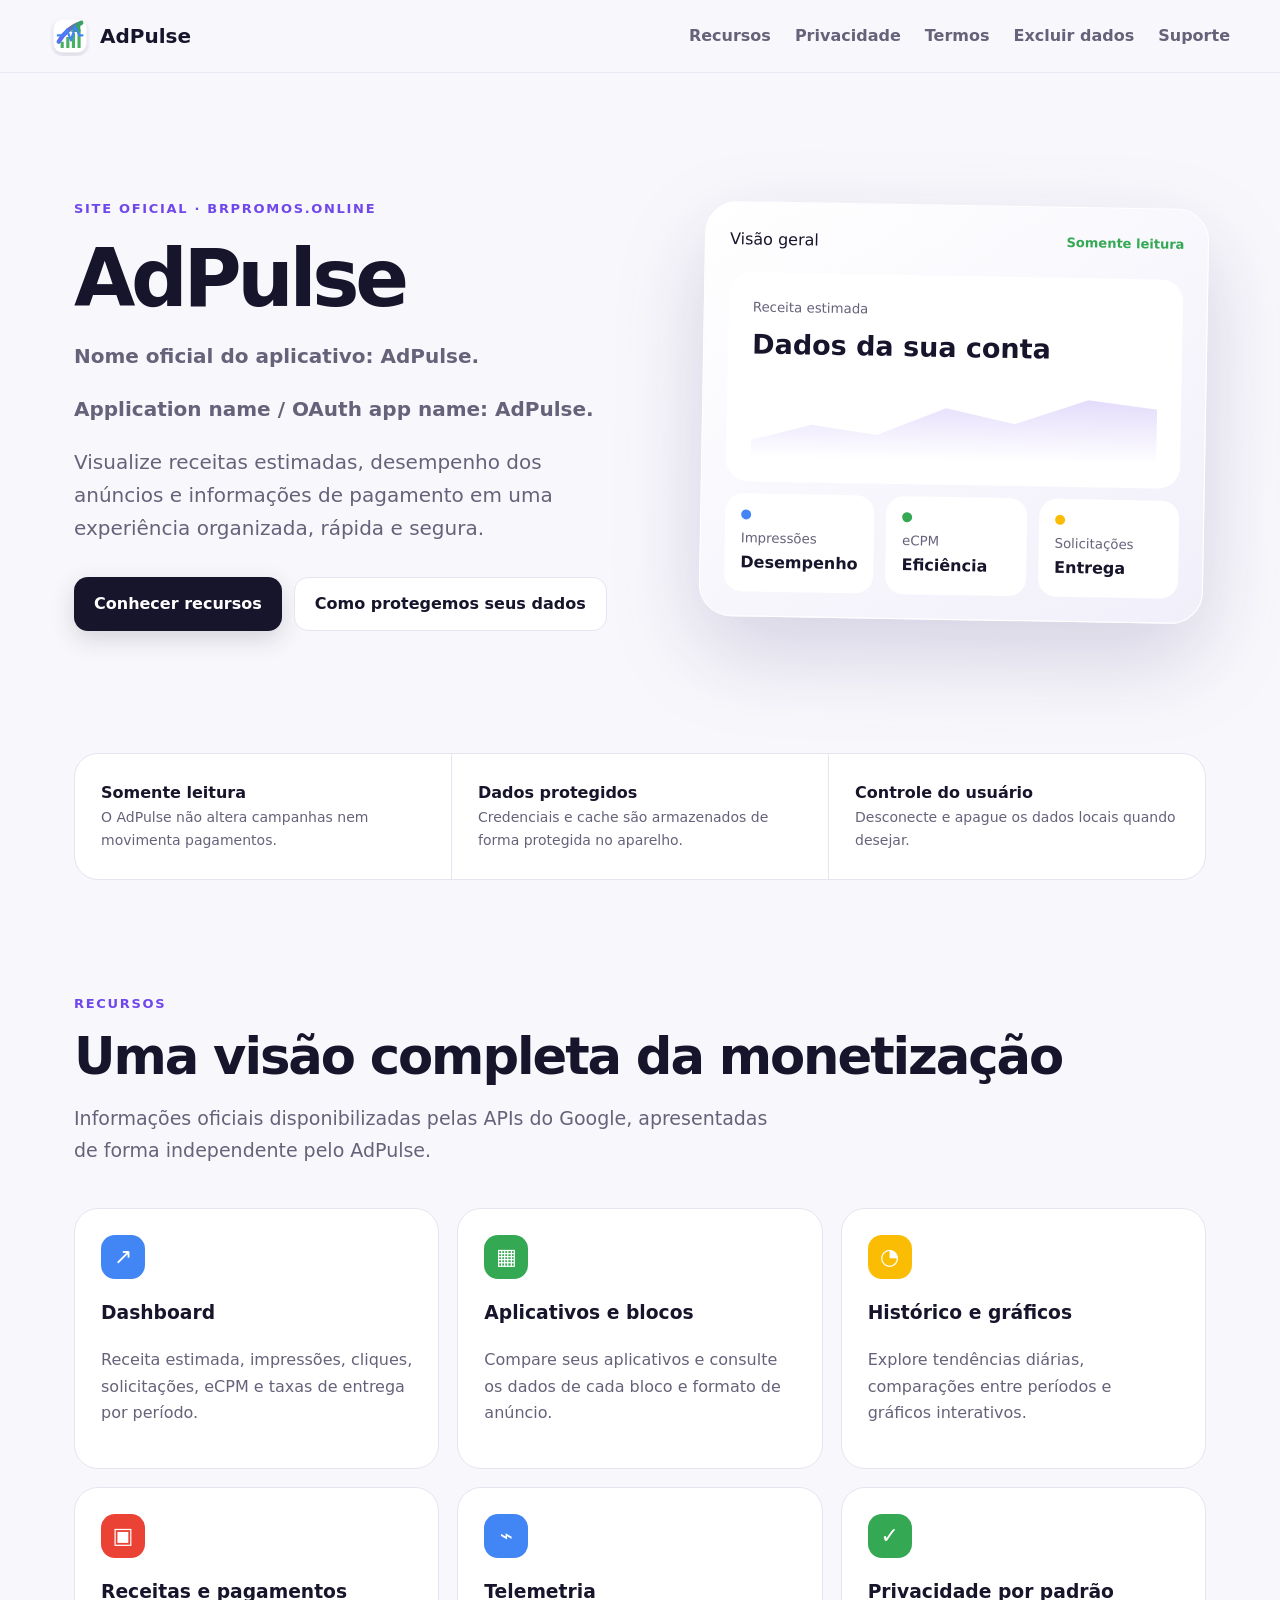
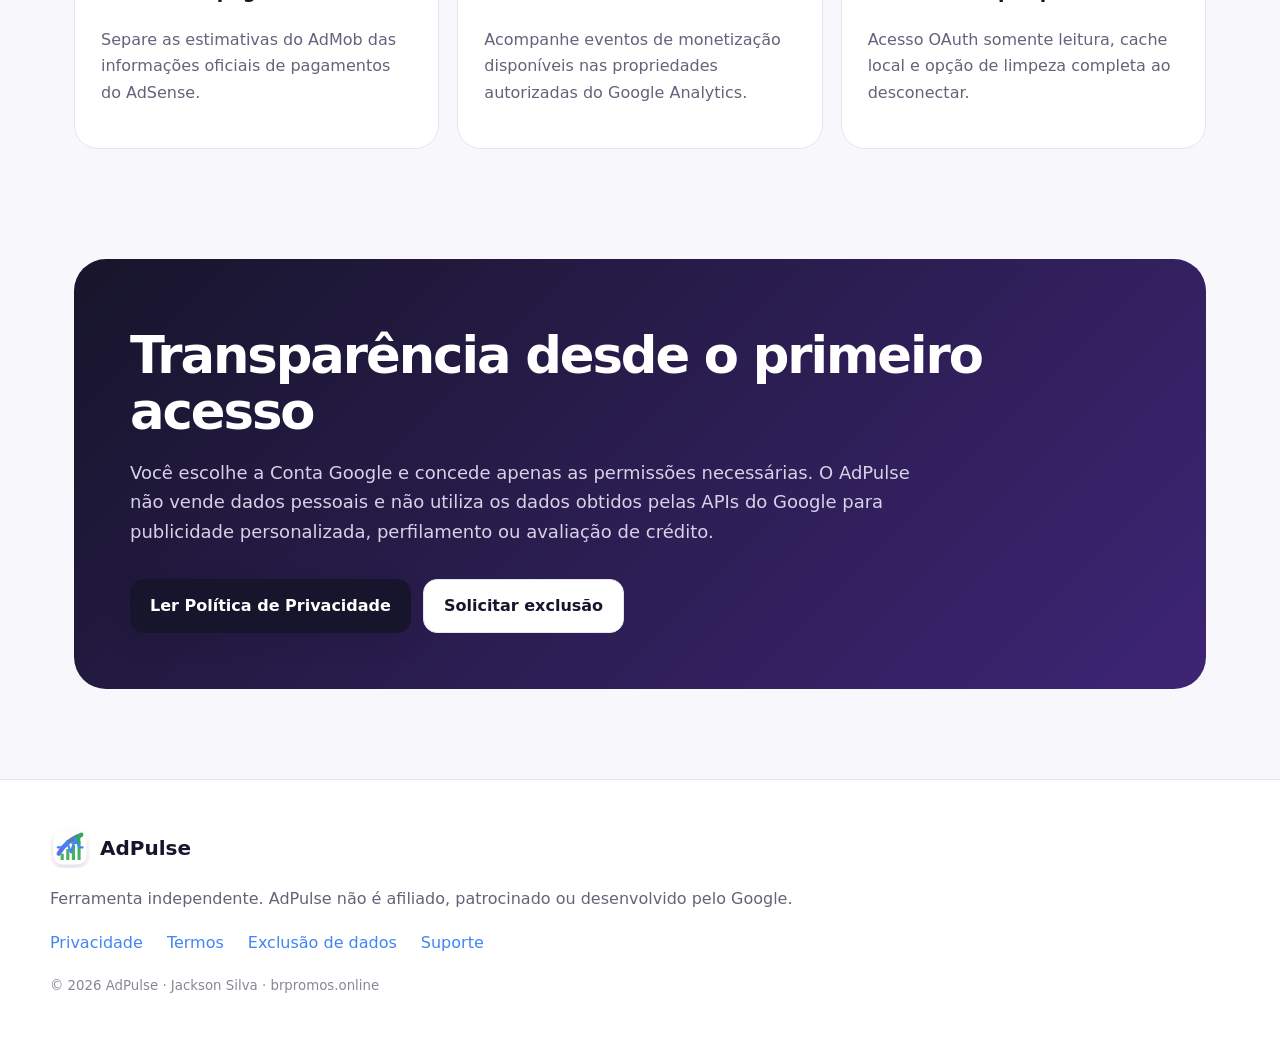
==== index.html @ cf2c90fd "Rename OAuth brand to AdPulse" ====
<!doctype html>
<html lang="pt-BR">
<head>
  <meta charset="utf-8">
  <meta name="viewport" content="width=device-width,initial-scale=1">
  <meta name="description" content="Site oficial do AdPulse, painel independente para acompanhamento de métricas do Google AdMob e pagamentos do Google AdSense.">
  <title>AdPulse</title>
  <link rel="canonical" href="https://brpromos.online/">
  <meta property="og:title" content="AdPulse">
  <meta property="og:description" content="Site oficial do AdPulse, painel independente para métricas de AdMob, AdSense e Analytics.">
  <meta property="og:url" content="https://brpromos.online/">
  <meta name="application-name" content="AdPulse">
  <meta property="og:site_name" content="AdPulse">
  <link rel="icon" href="assets/adpulse-logo.svg">
  <link rel="stylesheet" href="assets/site.css">
  <script type="application/ld+json">
  {
    "@context": "https://schema.org",
    "@type": "SoftwareApplication",
    "name": "AdPulse",
    "applicationCategory": "BusinessApplication",
    "operatingSystem": "Android",
    "url": "https://brpromos.online/",
    "description": "AdPulse é uma ferramenta independente para visualizar métricas de monetização do Google AdMob e pagamentos do Google AdSense."
  }
  </script>
</head>
<body>
  <header class="nav"><a class="brand" href="index.html"><img src="assets/adpulse-logo.svg" alt="Logotipo do AdPulse"><span>AdPulse</span></a><nav><a href="#recursos">Recursos</a><a href="privacy.html">Privacidade</a><a href="terms.html">Termos</a><a href="deletion.html">Excluir dados</a><a href="support.html">Suporte</a></nav></header>
  <main>
    <section class="hero"><div><span class="eyebrow">SITE OFICIAL · BRPROMOS.ONLINE</span><h1>AdPulse</h1><p><strong>Nome oficial do aplicativo: AdPulse.</strong></p><p><strong>Application name / OAuth app name: AdPulse.</strong></p><p>Visualize receitas estimadas, desempenho dos anúncios e informações de pagamento em uma experiência organizada, rápida e segura.</p><div class="actions"><a class="button" href="#recursos">Conhecer recursos</a><a class="button ghost" href="privacy.html">Como protegemos seus dados</a></div></div><div class="hero-card" aria-label="Resumo visual do AdPulse"><div class="card-title"><span>Visão geral</span><b>Somente leitura</b></div><div class="metric main"><small>Receita estimada</small><strong>Dados da sua conta</strong><span class="chart"></span></div><div class="metrics"><div><i class="blue"></i><small>Impressões</small><b>Desempenho</b></div><div><i class="green"></i><small>eCPM</small><b>Eficiência</b></div><div><i class="yellow"></i><small>Solicitações</small><b>Entrega</b></div></div></div></section>
    <section class="trust"><div><b>Somente leitura</b><span>O AdPulse não altera campanhas nem movimenta pagamentos.</span></div><div><b>Dados protegidos</b><span>Credenciais e cache são armazenados de forma protegida no aparelho.</span></div><div><b>Controle do usuário</b><span>Desconecte e apague os dados locais quando desejar.</span></div></section>
    <section id="recursos" class="section"><span class="eyebrow">RECURSOS</span><h2>Uma visão completa da monetização</h2><p class="lead">Informações oficiais disponibilizadas pelas APIs do Google, apresentadas de forma independente pelo AdPulse.</p><div class="grid"><article><span class="icon blue">↗</span><h3>Dashboard</h3><p>Receita estimada, impressões, cliques, solicitações, eCPM e taxas de entrega por período.</p></article><article><span class="icon green">▦</span><h3>Aplicativos e blocos</h3><p>Compare seus aplicativos e consulte os dados de cada bloco e formato de anúncio.</p></article><article><span class="icon yellow">◔</span><h3>Histórico e gráficos</h3><p>Explore tendências diárias, comparações entre períodos e gráficos interativos.</p></article><article><span class="icon red">▣</span><h3>Receitas e pagamentos</h3><p>Separe as estimativas do AdMob das informações oficiais de pagamentos do AdSense.</p></article><article><span class="icon blue">⌁</span><h3>Telemetria</h3><p>Acompanhe eventos de monetização disponíveis nas propriedades autorizadas do Google Analytics.</p></article><article><span class="icon green">✓</span><h3>Privacidade por padrão</h3><p>Acesso OAuth somente leitura, cache local e opção de limpeza completa ao desconectar.</p></article></div></section>
    <section class="section statement"><h2>Transparência desde o primeiro acesso</h2><p>Você escolhe a Conta Google e concede apenas as permissões necessárias. O AdPulse não vende dados pessoais e não utiliza os dados obtidos pelas APIs do Google para publicidade personalizada, perfilamento ou avaliação de crédito.</p><div class="actions"><a class="button" href="privacy.html">Ler Política de Privacidade</a><a class="button ghost" href="deletion.html">Solicitar exclusão</a></div></section>
  </main>
  <footer><div class="brand"><img src="assets/adpulse-logo.svg" alt=""><span>AdPulse</span></div><p>Ferramenta independente. AdPulse não é afiliado, patrocinado ou desenvolvido pelo Google.</p><div><a href="privacy.html">Privacidade</a><a href="terms.html">Termos</a><a href="deletion.html">Exclusão de dados</a><a href="support.html">Suporte</a></div><small>© 2026 AdPulse · Jackson Silva · brpromos.online</small></footer>
</body>
</html>
---- assets/site.css ----
:root{--ink:#17152b;--muted:#66627a;--line:#e7e4ef;--surface:#fff;--bg:#f8f8fc;--blue:#4285f4;--green:#34a853;--yellow:#fbbc04;--red:#ea4335;--violet:#7047eb}*{box-sizing:border-box}html{scroll-behavior:smooth}body{margin:0;background:var(--bg);color:var(--ink);font:16px/1.65 Inter,ui-sans-serif,system-ui,-apple-system,"Segoe UI",sans-serif}a{color:var(--blue);text-decoration:none}a:hover{text-decoration:underline}.nav{position:sticky;top:0;z-index:10;display:flex;align-items:center;justify-content:space-between;gap:30px;padding:16px max(24px,calc((100vw - 1180px)/2));background:rgba(248,248,252,.88);border-bottom:1px solid rgba(231,228,239,.8);backdrop-filter:blur(18px)}.brand{display:flex;align-items:center;gap:10px;color:var(--ink);font-size:20px;font-weight:850}.brand:hover{text-decoration:none}.brand img{width:40px;height:40px;border-radius:12px}.nav nav,.nav nav a,footer div{display:flex;align-items:center;gap:24px}.nav nav a{color:var(--muted);font-weight:650}.nav nav a.active{color:var(--ink)}main{max-width:1180px;margin:auto}.hero{min-height:680px;display:grid;grid-template-columns:1.05fr .95fr;align-items:center;gap:70px;padding:80px 24px}.eyebrow{color:var(--violet);font-size:13px;font-weight:850;letter-spacing:.13em}.hero h1,.legal-head h1{font-size:clamp(46px,6.2vw,82px);line-height:1.02;letter-spacing:-.055em;margin:18px 0}.hero h1 span{background:linear-gradient(90deg,var(--blue),var(--violet),#bf34d5);background-clip:text;color:transparent}.hero p{max-width:650px;color:var(--muted);font-size:20px}.actions{display:flex;gap:12px;flex-wrap:wrap;margin-top:32px}.button{display:inline-flex;align-items:center;justify-content:center;padding:13px 20px;border-radius:14px;background:var(--ink);color:white;font-weight:750;box-shadow:0 8px 25px rgba(23,21,43,.16)}.button:hover{text-decoration:none;transform:translateY(-1px)}.button.ghost{background:white;color:var(--ink);border:1px solid var(--line);box-shadow:none}.hero-card{padding:24px;border-radius:32px;background:linear-gradient(145deg,#fff,#f1effa);border:1px solid white;box-shadow:0 35px 90px rgba(50,35,110,.18);transform:rotate(1deg)}.card-title{display:flex;justify-content:space-between}.card-title b{color:var(--green);font-size:13px}.metric{margin-top:20px;padding:24px;border-radius:22px;background:white}.metric small,.metrics small{display:block;color:var(--muted)}.metric strong{display:block;margin-top:4px;font-size:27px}.chart{display:block;height:70px;margin-top:20px;background:linear-gradient(180deg,rgba(112,71,235,.2),transparent);clip-path:polygon(0 75%,15% 52%,31% 65%,48% 25%,65% 46%,83% 10%,100% 22%,100% 100%,0 100%);border-top:4px solid var(--violet)}.metrics{display:grid;grid-template-columns:repeat(3,1fr);gap:12px;margin-top:12px}.metrics div{padding:16px;background:white;border-radius:18px}.metrics i{display:block;width:10px;height:10px;border-radius:50%;margin-bottom:8px}.blue{background:var(--blue)}.green{background:var(--green)}.yellow{background:var(--yellow)}.red{background:var(--red)}.trust{display:grid;grid-template-columns:repeat(3,1fr);gap:1px;background:var(--line);border:1px solid var(--line);border-radius:24px;overflow:hidden;margin:0 24px}.trust div{display:flex;flex-direction:column;padding:26px;background:white}.trust span{color:var(--muted);font-size:14px}.section{padding:110px 24px}.section h2{font-size:clamp(34px,4vw,54px);line-height:1.1;letter-spacing:-.04em;margin:12px 0}.lead{max-width:700px;color:var(--muted);font-size:19px}.grid{display:grid;grid-template-columns:repeat(3,1fr);gap:18px;margin-top:42px}.grid article{padding:26px;background:white;border:1px solid var(--line);border-radius:24px}.grid article p{color:var(--muted)}.icon{display:grid;place-items:center;width:44px;height:44px;border-radius:14px;color:white;font-size:22px;font-style:normal}.statement{margin:0 24px 90px;padding:56px;border-radius:32px;background:linear-gradient(135deg,#17152b,#3e2575);color:white}.statement p{max-width:800px;color:#d8d1e8;font-size:18px}.legal{max-width:920px;padding:80px 24px 110px}.legal-head{padding-bottom:35px;border-bottom:1px solid var(--line)}.legal-head h1{font-size:clamp(44px,7vw,72px)}.legal-head p{color:var(--muted)}.summary{margin:36px 0;padding:26px 30px;border:1px solid #d9d0fa;border-radius:22px;background:#f2efff}.summary b{font-size:19px}.summary li{margin:6px 0}.legal-copy{background:white;border:1px solid var(--line);border-radius:28px;padding:clamp(24px,5vw,58px)}.legal-copy h2{margin-top:42px;font-size:25px;letter-spacing:-.02em}.legal-copy h2:first-child{margin-top:0}.legal-copy h3{margin-top:26px;font-size:18px}.legal-copy p,.legal-copy li{color:#454158}.legal-copy code{padding:2px 7px;border-radius:6px;background:#f0eef6;color:#4f2bc8}.steps li{padding:6px 0}footer{display:grid;gap:18px;padding:48px max(24px,calc((100vw - 1180px)/2));background:white;border-top:1px solid var(--line);color:var(--muted)}footer p{margin:0}footer small{color:#8a8697}@media(max-width:800px){.nav{align-items:flex-start}.nav nav{display:none}.hero{grid-template-columns:1fr;padding-top:55px}.hero-card{transform:none}.trust,.grid{grid-template-columns:1fr}.trust{margin:0 16px}.section{padding:75px 20px}.statement{margin:0 16px 65px;padding:32px}.metrics{grid-template-columns:1fr}.legal{padding-top:50px}footer div{flex-wrap:wrap;gap:14px}}
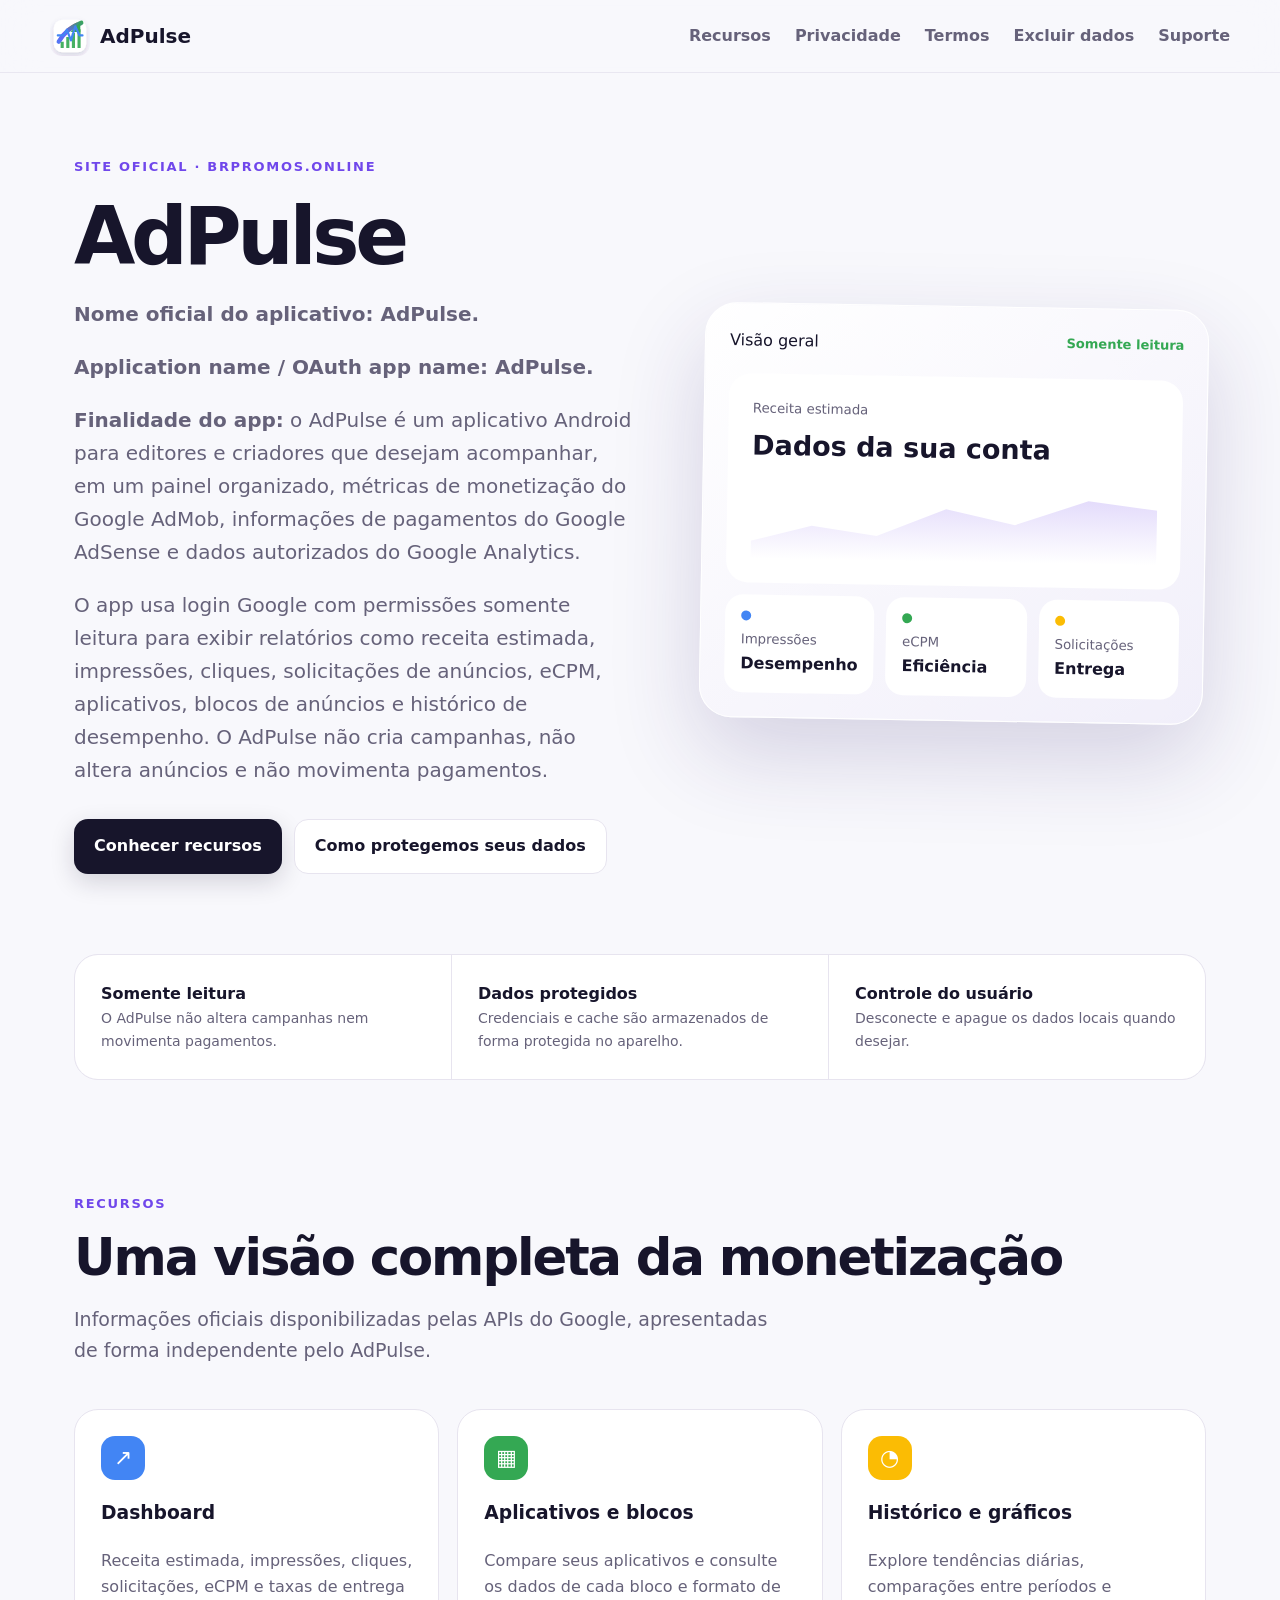
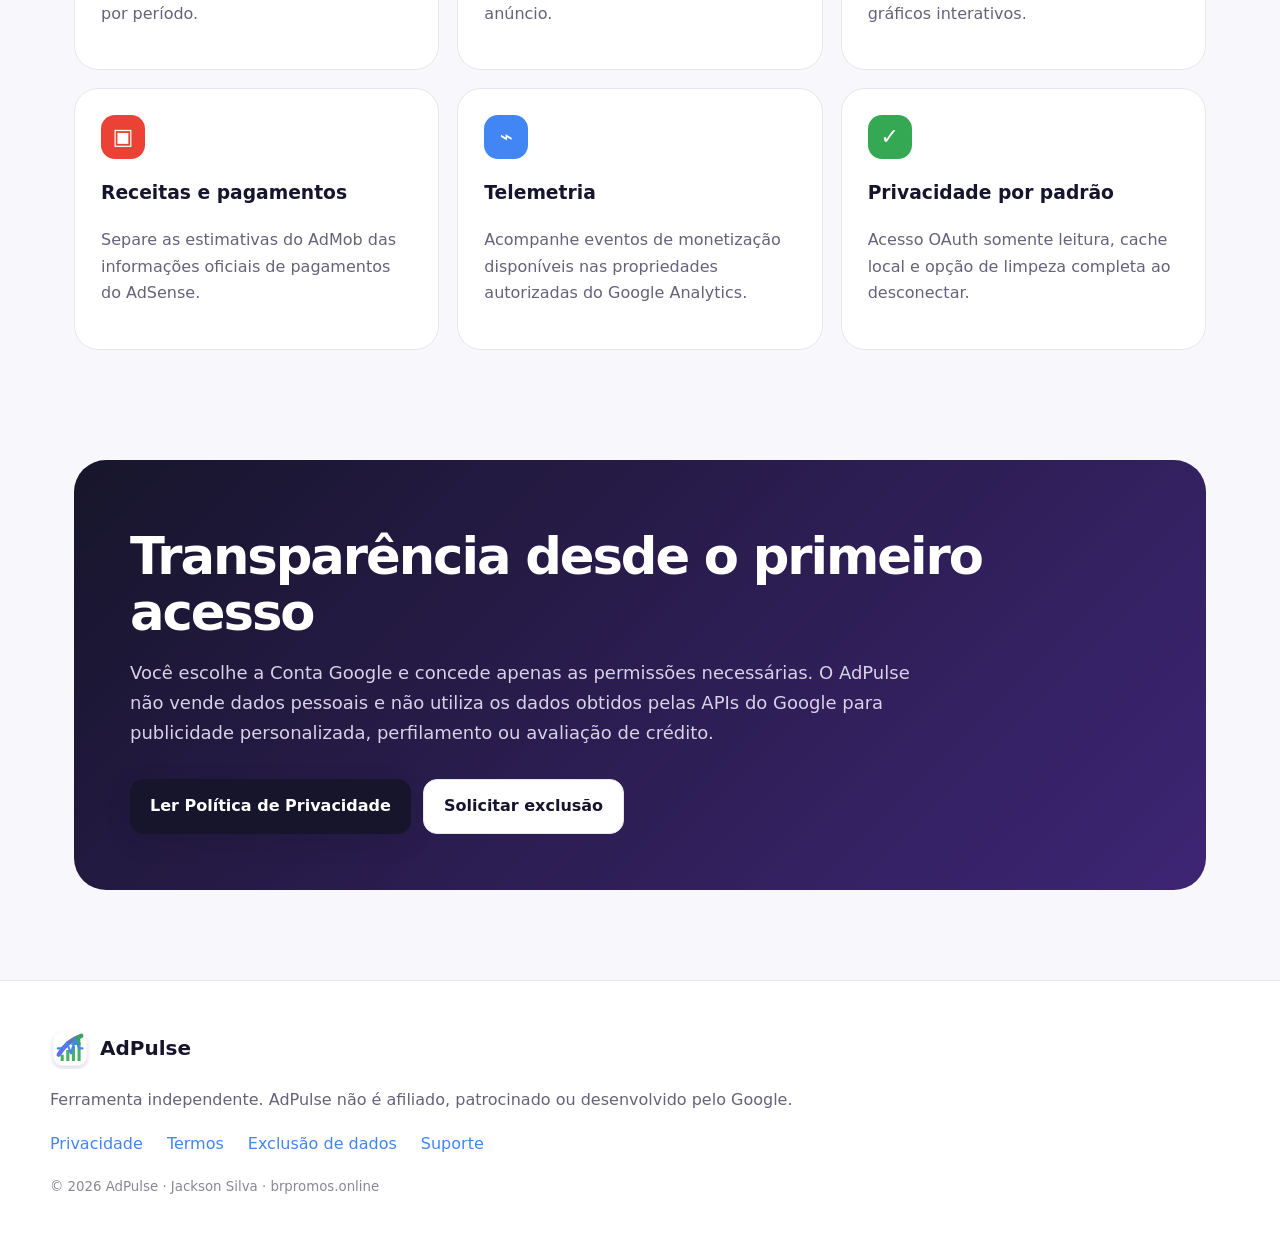
==== commit f5fe524e: "Explain AdPulse app purpose on homepage" ====
--- a/index.html
+++ b/index.html
@@ -3,11 +3,11 @@
 <head>
   <meta charset="utf-8">
   <meta name="viewport" content="width=device-width,initial-scale=1">
-  <meta name="description" content="Site oficial do AdPulse, painel independente para acompanhamento de métricas do Google AdMob e pagamentos do Google AdSense.">
+  <meta name="description" content="AdPulse é um aplicativo Android que ajuda editores a visualizar métricas de monetização do Google AdMob, pagamentos do Google AdSense e dados autorizados do Google Analytics.">
   <title>AdPulse</title>
   <link rel="canonical" href="https://brpromos.online/">
   <meta property="og:title" content="AdPulse">
-  <meta property="og:description" content="Site oficial do AdPulse, painel independente para métricas de AdMob, AdSense e Analytics.">
+  <meta property="og:description" content="AdPulse é um aplicativo Android para acompanhar métricas de monetização do Google AdMob, pagamentos do Google AdSense e dados autorizados do Google Analytics.">
   <meta property="og:url" content="https://brpromos.online/">
   <meta name="application-name" content="AdPulse">
   <meta property="og:site_name" content="AdPulse">
@@ -21,14 +21,14 @@
     "applicationCategory": "BusinessApplication",
     "operatingSystem": "Android",
     "url": "https://brpromos.online/",
-    "description": "AdPulse é uma ferramenta independente para visualizar métricas de monetização do Google AdMob e pagamentos do Google AdSense."
+    "description": "AdPulse é um aplicativo Android que ajuda editores a visualizar métricas de monetização do Google AdMob, pagamentos do Google AdSense e dados autorizados do Google Analytics."
   }
   </script>
 </head>
 <body>
   <header class="nav"><a class="brand" href="index.html"><img src="assets/adpulse-logo.svg" alt="Logotipo do AdPulse"><span>AdPulse</span></a><nav><a href="#recursos">Recursos</a><a href="privacy.html">Privacidade</a><a href="terms.html">Termos</a><a href="deletion.html">Excluir dados</a><a href="support.html">Suporte</a></nav></header>
   <main>
-    <section class="hero"><div><span class="eyebrow">SITE OFICIAL · BRPROMOS.ONLINE</span><h1>AdPulse</h1><p><strong>Nome oficial do aplicativo: AdPulse.</strong></p><p><strong>Application name / OAuth app name: AdPulse.</strong></p><p>Visualize receitas estimadas, desempenho dos anúncios e informações de pagamento em uma experiência organizada, rápida e segura.</p><div class="actions"><a class="button" href="#recursos">Conhecer recursos</a><a class="button ghost" href="privacy.html">Como protegemos seus dados</a></div></div><div class="hero-card" aria-label="Resumo visual do AdPulse"><div class="card-title"><span>Visão geral</span><b>Somente leitura</b></div><div class="metric main"><small>Receita estimada</small><strong>Dados da sua conta</strong><span class="chart"></span></div><div class="metrics"><div><i class="blue"></i><small>Impressões</small><b>Desempenho</b></div><div><i class="green"></i><small>eCPM</small><b>Eficiência</b></div><div><i class="yellow"></i><small>Solicitações</small><b>Entrega</b></div></div></div></section>
+    <section class="hero"><div><span class="eyebrow">SITE OFICIAL · BRPROMOS.ONLINE</span><h1>AdPulse</h1><p><strong>Nome oficial do aplicativo: AdPulse.</strong></p><p><strong>Application name / OAuth app name: AdPulse.</strong></p><p><strong>Finalidade do app:</strong> o AdPulse é um aplicativo Android para editores e criadores que desejam acompanhar, em um painel organizado, métricas de monetização do Google AdMob, informações de pagamentos do Google AdSense e dados autorizados do Google Analytics.</p><p>O app usa login Google com permissões somente leitura para exibir relatórios como receita estimada, impressões, cliques, solicitações de anúncios, eCPM, aplicativos, blocos de anúncios e histórico de desempenho. O AdPulse não cria campanhas, não altera anúncios e não movimenta pagamentos.</p><div class="actions"><a class="button" href="#recursos">Conhecer recursos</a><a class="button ghost" href="privacy.html">Como protegemos seus dados</a></div></div><div class="hero-card" aria-label="Resumo visual do AdPulse"><div class="card-title"><span>Visão geral</span><b>Somente leitura</b></div><div class="metric main"><small>Receita estimada</small><strong>Dados da sua conta</strong><span class="chart"></span></div><div class="metrics"><div><i class="blue"></i><small>Impressões</small><b>Desempenho</b></div><div><i class="green"></i><small>eCPM</small><b>Eficiência</b></div><div><i class="yellow"></i><small>Solicitações</small><b>Entrega</b></div></div></div></section>
     <section class="trust"><div><b>Somente leitura</b><span>O AdPulse não altera campanhas nem movimenta pagamentos.</span></div><div><b>Dados protegidos</b><span>Credenciais e cache são armazenados de forma protegida no aparelho.</span></div><div><b>Controle do usuário</b><span>Desconecte e apague os dados locais quando desejar.</span></div></section>
     <section id="recursos" class="section"><span class="eyebrow">RECURSOS</span><h2>Uma visão completa da monetização</h2><p class="lead">Informações oficiais disponibilizadas pelas APIs do Google, apresentadas de forma independente pelo AdPulse.</p><div class="grid"><article><span class="icon blue">↗</span><h3>Dashboard</h3><p>Receita estimada, impressões, cliques, solicitações, eCPM e taxas de entrega por período.</p></article><article><span class="icon green">▦</span><h3>Aplicativos e blocos</h3><p>Compare seus aplicativos e consulte os dados de cada bloco e formato de anúncio.</p></article><article><span class="icon yellow">◔</span><h3>Histórico e gráficos</h3><p>Explore tendências diárias, comparações entre períodos e gráficos interativos.</p></article><article><span class="icon red">▣</span><h3>Receitas e pagamentos</h3><p>Separe as estimativas do AdMob das informações oficiais de pagamentos do AdSense.</p></article><article><span class="icon blue">⌁</span><h3>Telemetria</h3><p>Acompanhe eventos de monetização disponíveis nas propriedades autorizadas do Google Analytics.</p></article><article><span class="icon green">✓</span><h3>Privacidade por padrão</h3><p>Acesso OAuth somente leitura, cache local e opção de limpeza completa ao desconectar.</p></article></div></section>
     <section class="section statement"><h2>Transparência desde o primeiro acesso</h2><p>Você escolhe a Conta Google e concede apenas as permissões necessárias. O AdPulse não vende dados pessoais e não utiliza os dados obtidos pelas APIs do Google para publicidade personalizada, perfilamento ou avaliação de crédito.</p><div class="actions"><a class="button" href="privacy.html">Ler Política de Privacidade</a><a class="button ghost" href="deletion.html">Solicitar exclusão</a></div></section>
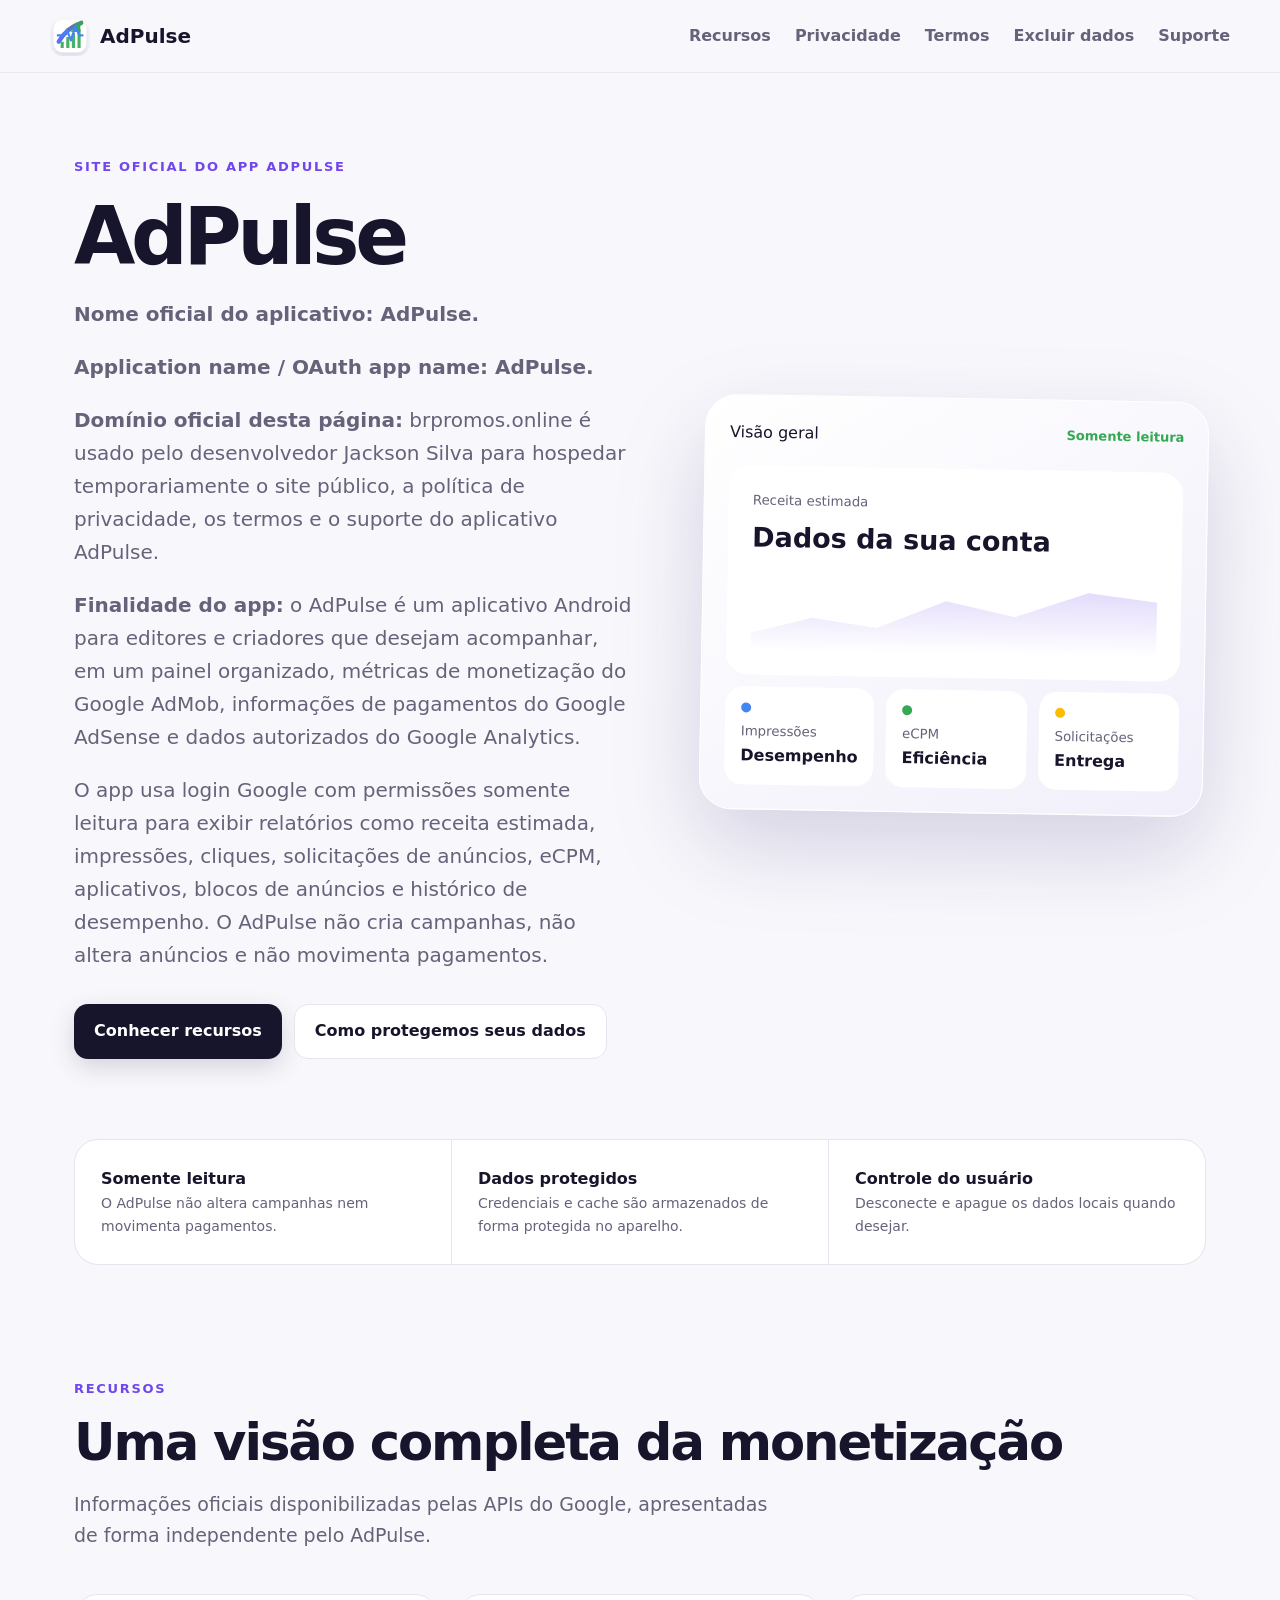
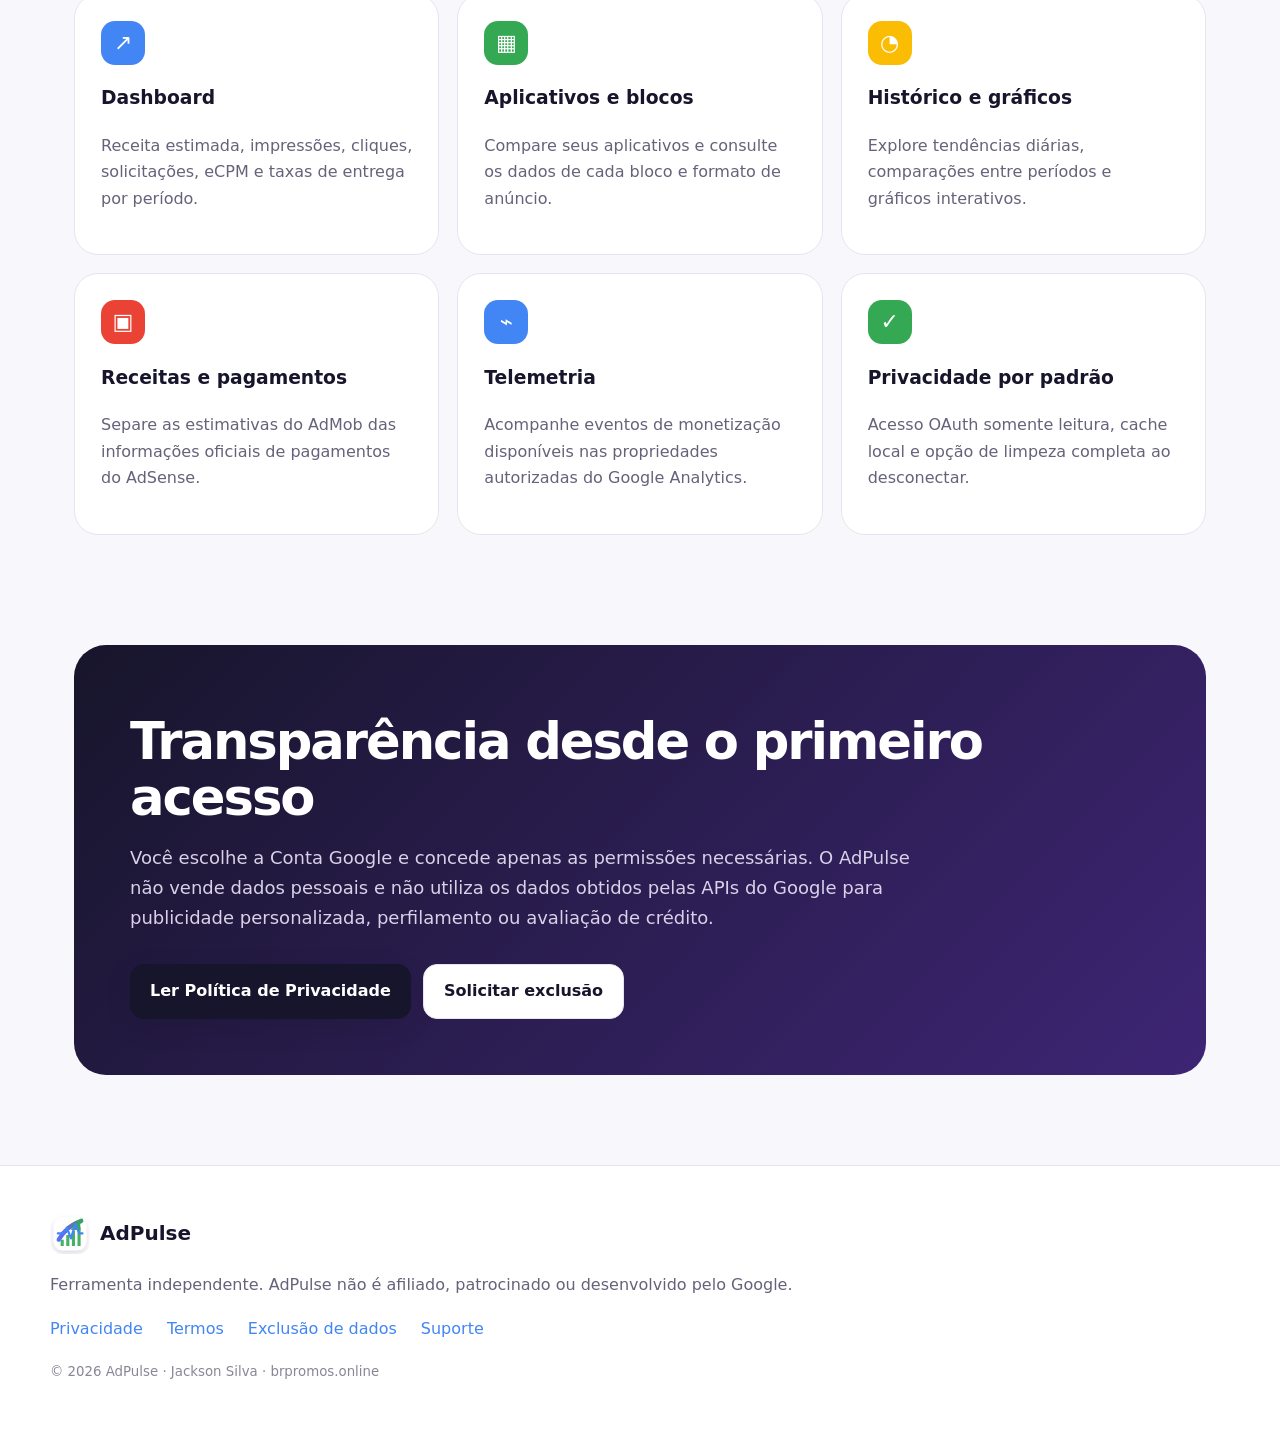
==== commit 5635fdb2: "Clarify temporary domain for AdPulse OAuth site" ====
--- a/index.html
+++ b/index.html
@@ -28,7 +28,7 @@
 <body>
   <header class="nav"><a class="brand" href="index.html"><img src="assets/adpulse-logo.svg" alt="Logotipo do AdPulse"><span>AdPulse</span></a><nav><a href="#recursos">Recursos</a><a href="privacy.html">Privacidade</a><a href="terms.html">Termos</a><a href="deletion.html">Excluir dados</a><a href="support.html">Suporte</a></nav></header>
   <main>
-    <section class="hero"><div><span class="eyebrow">SITE OFICIAL · BRPROMOS.ONLINE</span><h1>AdPulse</h1><p><strong>Nome oficial do aplicativo: AdPulse.</strong></p><p><strong>Application name / OAuth app name: AdPulse.</strong></p><p><strong>Finalidade do app:</strong> o AdPulse é um aplicativo Android para editores e criadores que desejam acompanhar, em um painel organizado, métricas de monetização do Google AdMob, informações de pagamentos do Google AdSense e dados autorizados do Google Analytics.</p><p>O app usa login Google com permissões somente leitura para exibir relatórios como receita estimada, impressões, cliques, solicitações de anúncios, eCPM, aplicativos, blocos de anúncios e histórico de desempenho. O AdPulse não cria campanhas, não altera anúncios e não movimenta pagamentos.</p><div class="actions"><a class="button" href="#recursos">Conhecer recursos</a><a class="button ghost" href="privacy.html">Como protegemos seus dados</a></div></div><div class="hero-card" aria-label="Resumo visual do AdPulse"><div class="card-title"><span>Visão geral</span><b>Somente leitura</b></div><div class="metric main"><small>Receita estimada</small><strong>Dados da sua conta</strong><span class="chart"></span></div><div class="metrics"><div><i class="blue"></i><small>Impressões</small><b>Desempenho</b></div><div><i class="green"></i><small>eCPM</small><b>Eficiência</b></div><div><i class="yellow"></i><small>Solicitações</small><b>Entrega</b></div></div></div></section>
+    <section class="hero"><div><span class="eyebrow">SITE OFICIAL DO APP ADPULSE</span><h1>AdPulse</h1><p><strong>Nome oficial do aplicativo: AdPulse.</strong></p><p><strong>Application name / OAuth app name: AdPulse.</strong></p><p><strong>Domínio oficial desta página:</strong> brpromos.online é usado pelo desenvolvedor Jackson Silva para hospedar temporariamente o site público, a política de privacidade, os termos e o suporte do aplicativo AdPulse.</p><p><strong>Finalidade do app:</strong> o AdPulse é um aplicativo Android para editores e criadores que desejam acompanhar, em um painel organizado, métricas de monetização do Google AdMob, informações de pagamentos do Google AdSense e dados autorizados do Google Analytics.</p><p>O app usa login Google com permissões somente leitura para exibir relatórios como receita estimada, impressões, cliques, solicitações de anúncios, eCPM, aplicativos, blocos de anúncios e histórico de desempenho. O AdPulse não cria campanhas, não altera anúncios e não movimenta pagamentos.</p><div class="actions"><a class="button" href="#recursos">Conhecer recursos</a><a class="button ghost" href="privacy.html">Como protegemos seus dados</a></div></div><div class="hero-card" aria-label="Resumo visual do AdPulse"><div class="card-title"><span>Visão geral</span><b>Somente leitura</b></div><div class="metric main"><small>Receita estimada</small><strong>Dados da sua conta</strong><span class="chart"></span></div><div class="metrics"><div><i class="blue"></i><small>Impressões</small><b>Desempenho</b></div><div><i class="green"></i><small>eCPM</small><b>Eficiência</b></div><div><i class="yellow"></i><small>Solicitações</small><b>Entrega</b></div></div></div></section>
     <section class="trust"><div><b>Somente leitura</b><span>O AdPulse não altera campanhas nem movimenta pagamentos.</span></div><div><b>Dados protegidos</b><span>Credenciais e cache são armazenados de forma protegida no aparelho.</span></div><div><b>Controle do usuário</b><span>Desconecte e apague os dados locais quando desejar.</span></div></section>
     <section id="recursos" class="section"><span class="eyebrow">RECURSOS</span><h2>Uma visão completa da monetização</h2><p class="lead">Informações oficiais disponibilizadas pelas APIs do Google, apresentadas de forma independente pelo AdPulse.</p><div class="grid"><article><span class="icon blue">↗</span><h3>Dashboard</h3><p>Receita estimada, impressões, cliques, solicitações, eCPM e taxas de entrega por período.</p></article><article><span class="icon green">▦</span><h3>Aplicativos e blocos</h3><p>Compare seus aplicativos e consulte os dados de cada bloco e formato de anúncio.</p></article><article><span class="icon yellow">◔</span><h3>Histórico e gráficos</h3><p>Explore tendências diárias, comparações entre períodos e gráficos interativos.</p></article><article><span class="icon red">▣</span><h3>Receitas e pagamentos</h3><p>Separe as estimativas do AdMob das informações oficiais de pagamentos do AdSense.</p></article><article><span class="icon blue">⌁</span><h3>Telemetria</h3><p>Acompanhe eventos de monetização disponíveis nas propriedades autorizadas do Google Analytics.</p></article><article><span class="icon green">✓</span><h3>Privacidade por padrão</h3><p>Acesso OAuth somente leitura, cache local e opção de limpeza completa ao desconectar.</p></article></div></section>
     <section class="section statement"><h2>Transparência desde o primeiro acesso</h2><p>Você escolhe a Conta Google e concede apenas as permissões necessárias. O AdPulse não vende dados pessoais e não utiliza os dados obtidos pelas APIs do Google para publicidade personalizada, perfilamento ou avaliação de crédito.</p><div class="actions"><a class="button" href="privacy.html">Ler Política de Privacidade</a><a class="button ghost" href="deletion.html">Solicitar exclusão</a></div></section>
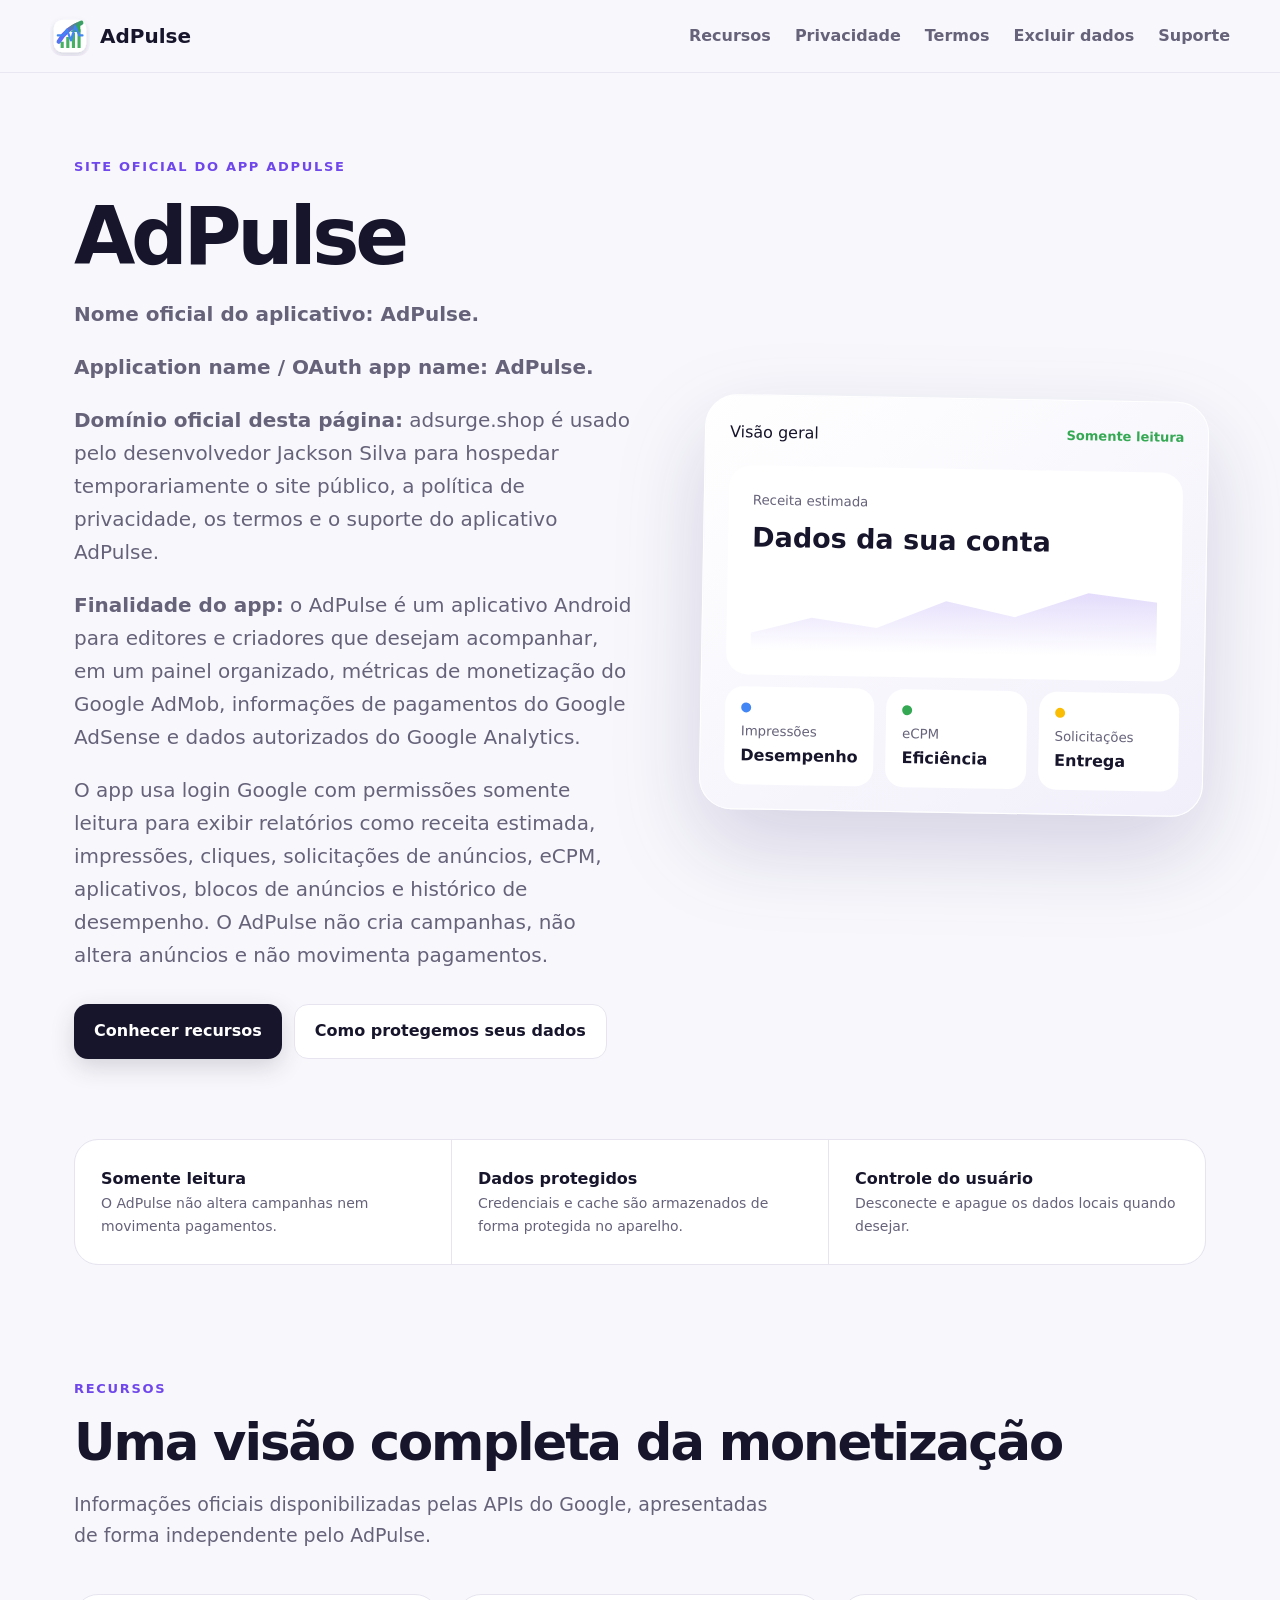
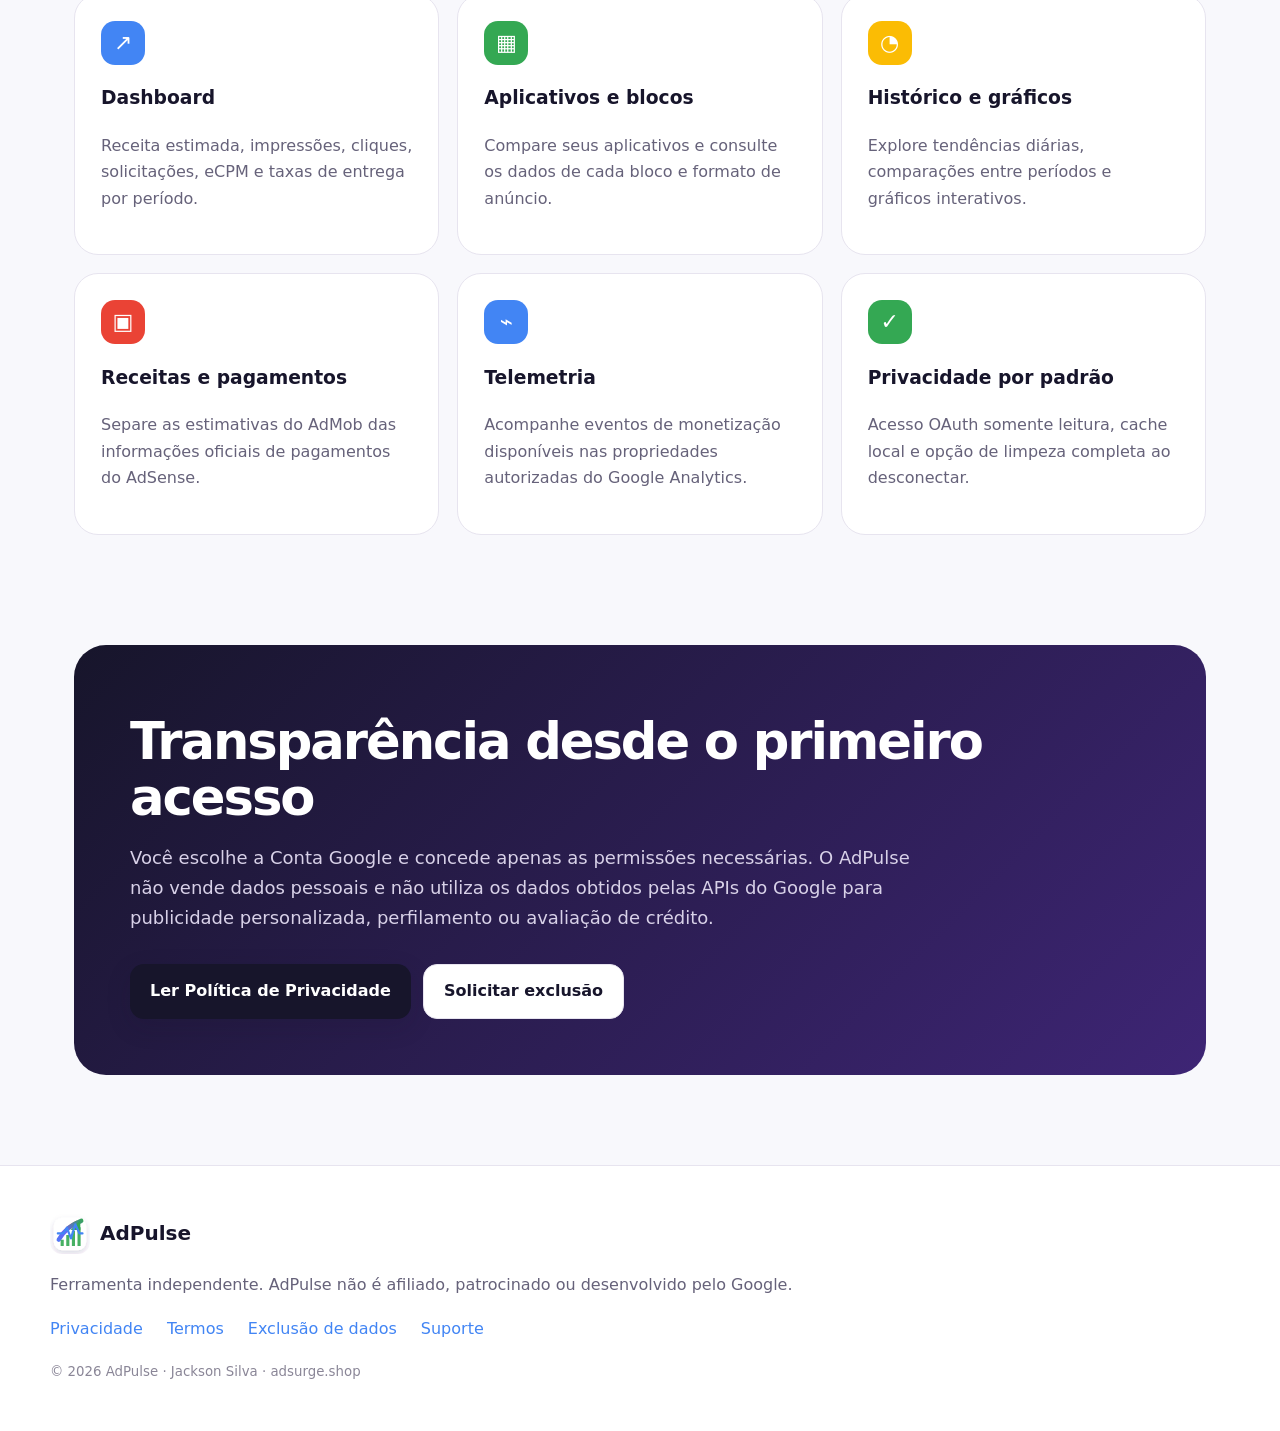
==== commit 53c338f6: "Switch OAuth site domain to adsurge.shop" ====
--- a/index.html
+++ b/index.html
@@ -5,10 +5,10 @@
   <meta name="viewport" content="width=device-width,initial-scale=1">
   <meta name="description" content="AdPulse é um aplicativo Android que ajuda editores a visualizar métricas de monetização do Google AdMob, pagamentos do Google AdSense e dados autorizados do Google Analytics.">
   <title>AdPulse</title>
-  <link rel="canonical" href="https://brpromos.online/">
+  <link rel="canonical" href="https://adsurge.shop/">
   <meta property="og:title" content="AdPulse">
   <meta property="og:description" content="AdPulse é um aplicativo Android para acompanhar métricas de monetização do Google AdMob, pagamentos do Google AdSense e dados autorizados do Google Analytics.">
-  <meta property="og:url" content="https://brpromos.online/">
+  <meta property="og:url" content="https://adsurge.shop/">
   <meta name="application-name" content="AdPulse">
   <meta property="og:site_name" content="AdPulse">
   <link rel="icon" href="assets/adpulse-logo.svg">
@@ -20,7 +20,7 @@
     "name": "AdPulse",
     "applicationCategory": "BusinessApplication",
     "operatingSystem": "Android",
-    "url": "https://brpromos.online/",
+    "url": "https://adsurge.shop/",
     "description": "AdPulse é um aplicativo Android que ajuda editores a visualizar métricas de monetização do Google AdMob, pagamentos do Google AdSense e dados autorizados do Google Analytics."
   }
   </script>
@@ -28,15 +28,16 @@
 <body>
   <header class="nav"><a class="brand" href="index.html"><img src="assets/adpulse-logo.svg" alt="Logotipo do AdPulse"><span>AdPulse</span></a><nav><a href="#recursos">Recursos</a><a href="privacy.html">Privacidade</a><a href="terms.html">Termos</a><a href="deletion.html">Excluir dados</a><a href="support.html">Suporte</a></nav></header>
   <main>
-    <section class="hero"><div><span class="eyebrow">SITE OFICIAL DO APP ADPULSE</span><h1>AdPulse</h1><p><strong>Nome oficial do aplicativo: AdPulse.</strong></p><p><strong>Application name / OAuth app name: AdPulse.</strong></p><p><strong>Domínio oficial desta página:</strong> brpromos.online é usado pelo desenvolvedor Jackson Silva para hospedar temporariamente o site público, a política de privacidade, os termos e o suporte do aplicativo AdPulse.</p><p><strong>Finalidade do app:</strong> o AdPulse é um aplicativo Android para editores e criadores que desejam acompanhar, em um painel organizado, métricas de monetização do Google AdMob, informações de pagamentos do Google AdSense e dados autorizados do Google Analytics.</p><p>O app usa login Google com permissões somente leitura para exibir relatórios como receita estimada, impressões, cliques, solicitações de anúncios, eCPM, aplicativos, blocos de anúncios e histórico de desempenho. O AdPulse não cria campanhas, não altera anúncios e não movimenta pagamentos.</p><div class="actions"><a class="button" href="#recursos">Conhecer recursos</a><a class="button ghost" href="privacy.html">Como protegemos seus dados</a></div></div><div class="hero-card" aria-label="Resumo visual do AdPulse"><div class="card-title"><span>Visão geral</span><b>Somente leitura</b></div><div class="metric main"><small>Receita estimada</small><strong>Dados da sua conta</strong><span class="chart"></span></div><div class="metrics"><div><i class="blue"></i><small>Impressões</small><b>Desempenho</b></div><div><i class="green"></i><small>eCPM</small><b>Eficiência</b></div><div><i class="yellow"></i><small>Solicitações</small><b>Entrega</b></div></div></div></section>
+    <section class="hero"><div><span class="eyebrow">SITE OFICIAL DO APP ADPULSE</span><h1>AdPulse</h1><p><strong>Nome oficial do aplicativo: AdPulse.</strong></p><p><strong>Application name / OAuth app name: AdPulse.</strong></p><p><strong>Domínio oficial desta página:</strong> adsurge.shop é usado pelo desenvolvedor Jackson Silva para hospedar temporariamente o site público, a política de privacidade, os termos e o suporte do aplicativo AdPulse.</p><p><strong>Finalidade do app:</strong> o AdPulse é um aplicativo Android para editores e criadores que desejam acompanhar, em um painel organizado, métricas de monetização do Google AdMob, informações de pagamentos do Google AdSense e dados autorizados do Google Analytics.</p><p>O app usa login Google com permissões somente leitura para exibir relatórios como receita estimada, impressões, cliques, solicitações de anúncios, eCPM, aplicativos, blocos de anúncios e histórico de desempenho. O AdPulse não cria campanhas, não altera anúncios e não movimenta pagamentos.</p><div class="actions"><a class="button" href="#recursos">Conhecer recursos</a><a class="button ghost" href="privacy.html">Como protegemos seus dados</a></div></div><div class="hero-card" aria-label="Resumo visual do AdPulse"><div class="card-title"><span>Visão geral</span><b>Somente leitura</b></div><div class="metric main"><small>Receita estimada</small><strong>Dados da sua conta</strong><span class="chart"></span></div><div class="metrics"><div><i class="blue"></i><small>Impressões</small><b>Desempenho</b></div><div><i class="green"></i><small>eCPM</small><b>Eficiência</b></div><div><i class="yellow"></i><small>Solicitações</small><b>Entrega</b></div></div></div></section>
     <section class="trust"><div><b>Somente leitura</b><span>O AdPulse não altera campanhas nem movimenta pagamentos.</span></div><div><b>Dados protegidos</b><span>Credenciais e cache são armazenados de forma protegida no aparelho.</span></div><div><b>Controle do usuário</b><span>Desconecte e apague os dados locais quando desejar.</span></div></section>
     <section id="recursos" class="section"><span class="eyebrow">RECURSOS</span><h2>Uma visão completa da monetização</h2><p class="lead">Informações oficiais disponibilizadas pelas APIs do Google, apresentadas de forma independente pelo AdPulse.</p><div class="grid"><article><span class="icon blue">↗</span><h3>Dashboard</h3><p>Receita estimada, impressões, cliques, solicitações, eCPM e taxas de entrega por período.</p></article><article><span class="icon green">▦</span><h3>Aplicativos e blocos</h3><p>Compare seus aplicativos e consulte os dados de cada bloco e formato de anúncio.</p></article><article><span class="icon yellow">◔</span><h3>Histórico e gráficos</h3><p>Explore tendências diárias, comparações entre períodos e gráficos interativos.</p></article><article><span class="icon red">▣</span><h3>Receitas e pagamentos</h3><p>Separe as estimativas do AdMob das informações oficiais de pagamentos do AdSense.</p></article><article><span class="icon blue">⌁</span><h3>Telemetria</h3><p>Acompanhe eventos de monetização disponíveis nas propriedades autorizadas do Google Analytics.</p></article><article><span class="icon green">✓</span><h3>Privacidade por padrão</h3><p>Acesso OAuth somente leitura, cache local e opção de limpeza completa ao desconectar.</p></article></div></section>
     <section class="section statement"><h2>Transparência desde o primeiro acesso</h2><p>Você escolhe a Conta Google e concede apenas as permissões necessárias. O AdPulse não vende dados pessoais e não utiliza os dados obtidos pelas APIs do Google para publicidade personalizada, perfilamento ou avaliação de crédito.</p><div class="actions"><a class="button" href="privacy.html">Ler Política de Privacidade</a><a class="button ghost" href="deletion.html">Solicitar exclusão</a></div></section>
   </main>
-  <footer><div class="brand"><img src="assets/adpulse-logo.svg" alt=""><span>AdPulse</span></div><p>Ferramenta independente. AdPulse não é afiliado, patrocinado ou desenvolvido pelo Google.</p><div><a href="privacy.html">Privacidade</a><a href="terms.html">Termos</a><a href="deletion.html">Exclusão de dados</a><a href="support.html">Suporte</a></div><small>© 2026 AdPulse · Jackson Silva · brpromos.online</small></footer>
+  <footer><div class="brand"><img src="assets/adpulse-logo.svg" alt=""><span>AdPulse</span></div><p>Ferramenta independente. AdPulse não é afiliado, patrocinado ou desenvolvido pelo Google.</p><div><a href="privacy.html">Privacidade</a><a href="terms.html">Termos</a><a href="deletion.html">Exclusão de dados</a><a href="support.html">Suporte</a></div><small>© 2026 AdPulse · Jackson Silva · adsurge.shop</small></footer>
 </body>
 </html>
 
 
 
 
+
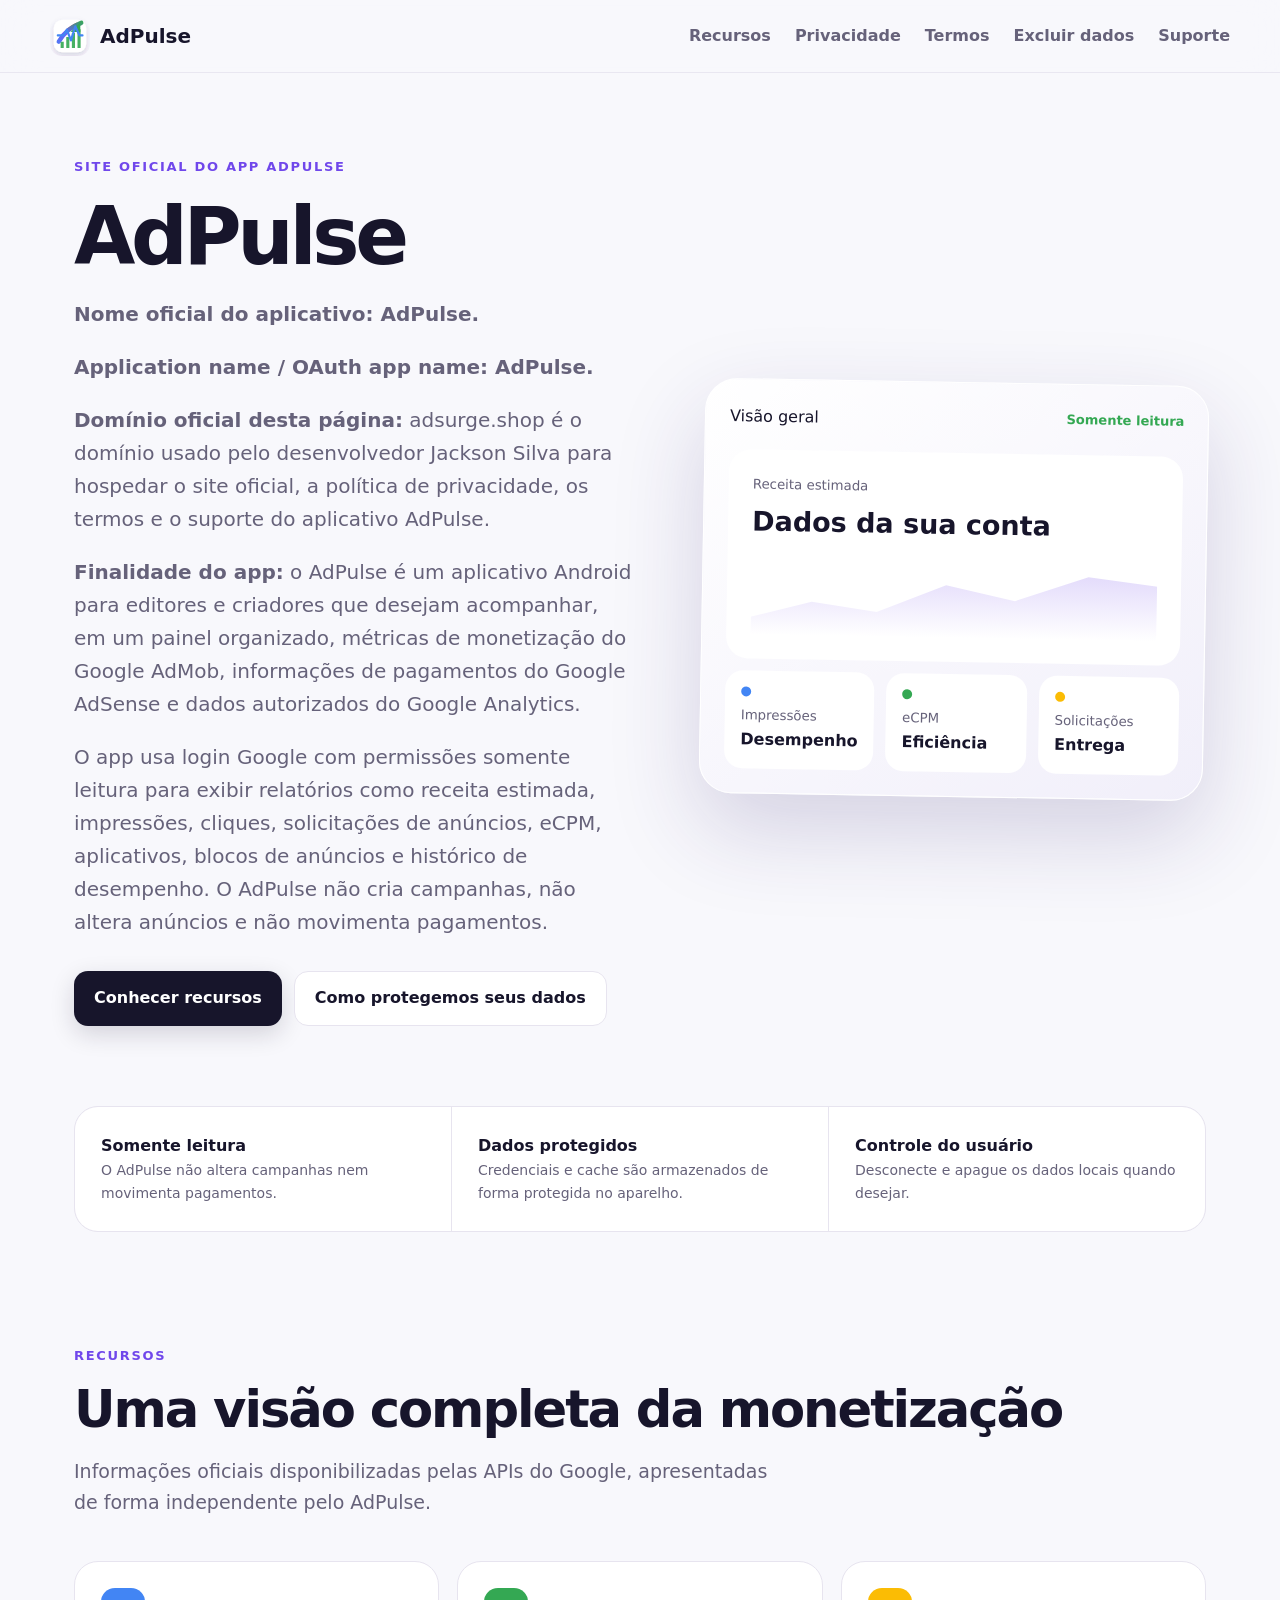
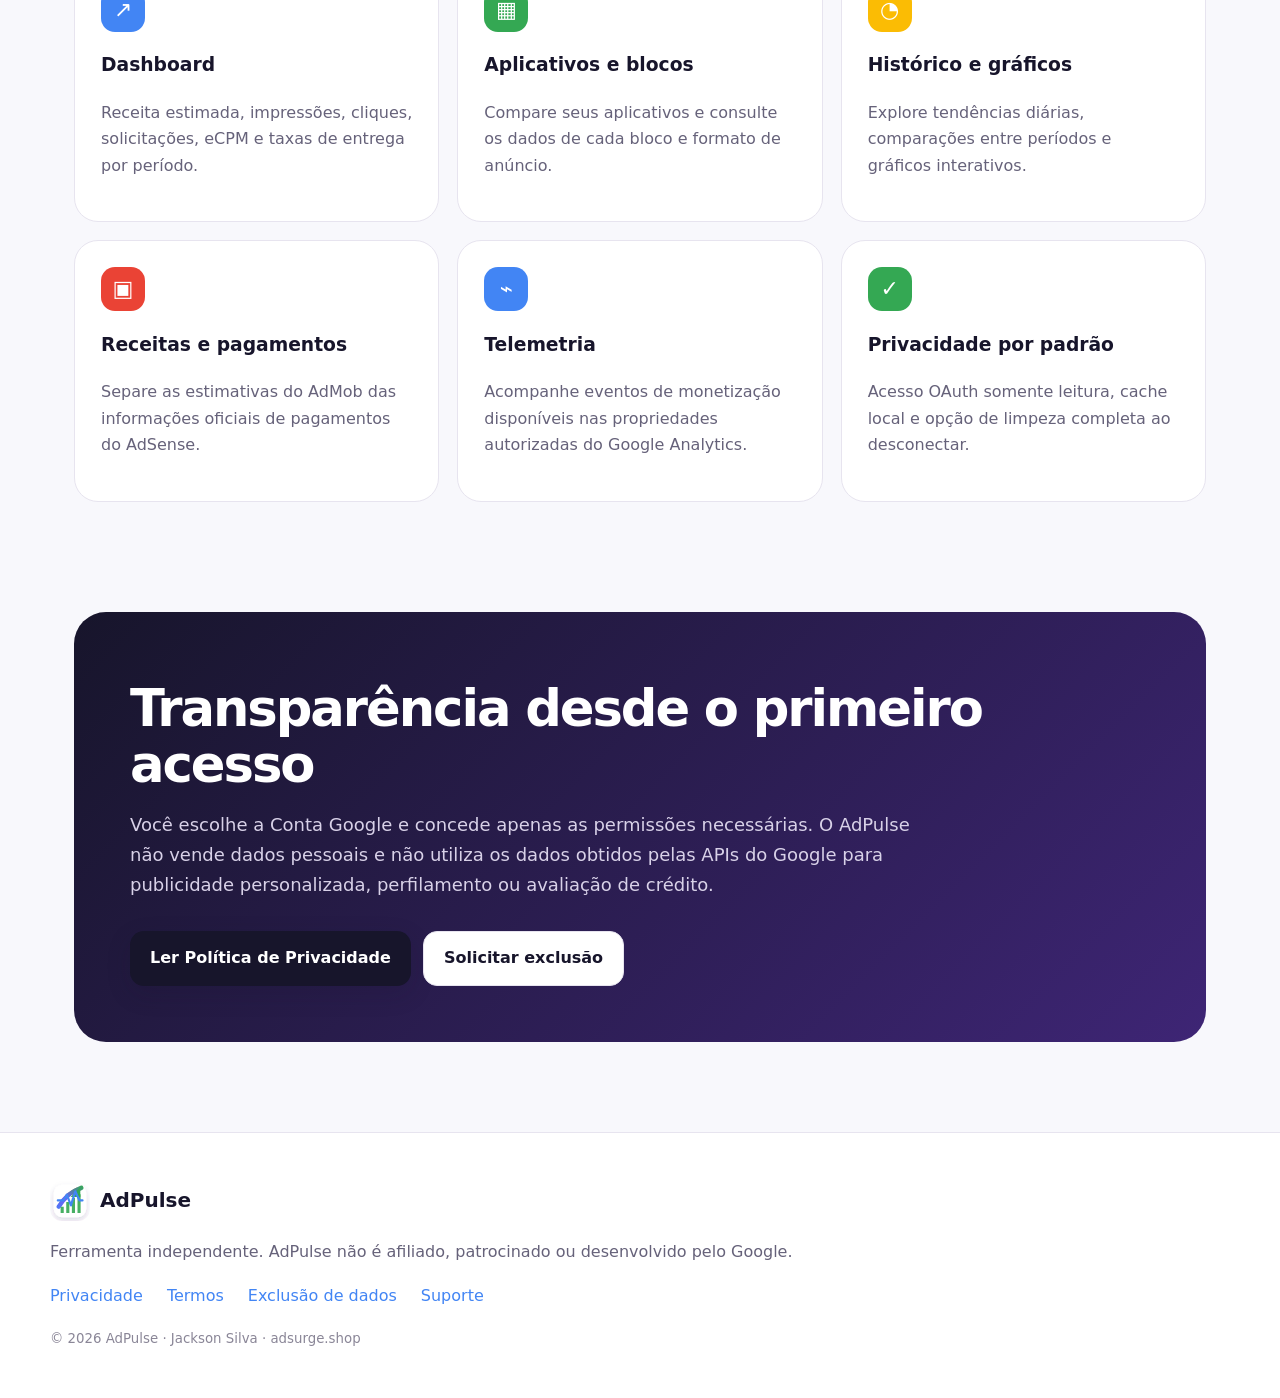
==== commit 111a5b2f: "Add Google site verification and polish OAuth site" ====
--- a/index.html
+++ b/index.html
@@ -10,6 +10,7 @@
   <meta property="og:description" content="AdPulse é um aplicativo Android para acompanhar métricas de monetização do Google AdMob, pagamentos do Google AdSense e dados autorizados do Google Analytics.">
   <meta property="og:url" content="https://adsurge.shop/">
   <meta name="application-name" content="AdPulse">
+  <meta name="google-site-verification" content="QamhSQSAfyRKf3Tyz-07zB9TlMSr5bpE1ot6OLO-Ydc">
   <meta property="og:site_name" content="AdPulse">
   <link rel="icon" href="assets/adpulse-logo.svg">
   <link rel="stylesheet" href="assets/site.css">
@@ -26,14 +27,14 @@
   </script>
 </head>
 <body>
-  <header class="nav"><a class="brand" href="index.html"><img src="assets/adpulse-logo.svg" alt="Logotipo do AdPulse"><span>AdPulse</span></a><nav><a href="#recursos">Recursos</a><a href="privacy.html">Privacidade</a><a href="terms.html">Termos</a><a href="deletion.html">Excluir dados</a><a href="support.html">Suporte</a></nav></header>
+  <header class="nav"><a class="brand" href="/"><img src="assets/adpulse-logo.svg" alt="Logotipo do AdPulse"><span>AdPulse</span></a><nav><a href="#recursos">Recursos</a><a href="/privacy">Privacidade</a><a href="/terms">Termos</a><a href="/deletion">Excluir dados</a><a href="/support">Suporte</a></nav></header>
   <main>
-    <section class="hero"><div><span class="eyebrow">SITE OFICIAL DO APP ADPULSE</span><h1>AdPulse</h1><p><strong>Nome oficial do aplicativo: AdPulse.</strong></p><p><strong>Application name / OAuth app name: AdPulse.</strong></p><p><strong>Domínio oficial desta página:</strong> adsurge.shop é usado pelo desenvolvedor Jackson Silva para hospedar temporariamente o site público, a política de privacidade, os termos e o suporte do aplicativo AdPulse.</p><p><strong>Finalidade do app:</strong> o AdPulse é um aplicativo Android para editores e criadores que desejam acompanhar, em um painel organizado, métricas de monetização do Google AdMob, informações de pagamentos do Google AdSense e dados autorizados do Google Analytics.</p><p>O app usa login Google com permissões somente leitura para exibir relatórios como receita estimada, impressões, cliques, solicitações de anúncios, eCPM, aplicativos, blocos de anúncios e histórico de desempenho. O AdPulse não cria campanhas, não altera anúncios e não movimenta pagamentos.</p><div class="actions"><a class="button" href="#recursos">Conhecer recursos</a><a class="button ghost" href="privacy.html">Como protegemos seus dados</a></div></div><div class="hero-card" aria-label="Resumo visual do AdPulse"><div class="card-title"><span>Visão geral</span><b>Somente leitura</b></div><div class="metric main"><small>Receita estimada</small><strong>Dados da sua conta</strong><span class="chart"></span></div><div class="metrics"><div><i class="blue"></i><small>Impressões</small><b>Desempenho</b></div><div><i class="green"></i><small>eCPM</small><b>Eficiência</b></div><div><i class="yellow"></i><small>Solicitações</small><b>Entrega</b></div></div></div></section>
+    <section class="hero"><div><span class="eyebrow">SITE OFICIAL DO APP ADPULSE</span><h1>AdPulse</h1><p><strong>Nome oficial do aplicativo: AdPulse.</strong></p><p><strong>Application name / OAuth app name: AdPulse.</strong></p><p><strong>Domínio oficial desta página:</strong> adsurge.shop é o domínio usado pelo desenvolvedor Jackson Silva para hospedar o site oficial, a política de privacidade, os termos e o suporte do aplicativo AdPulse.</p><p><strong>Finalidade do app:</strong> o AdPulse é um aplicativo Android para editores e criadores que desejam acompanhar, em um painel organizado, métricas de monetização do Google AdMob, informações de pagamentos do Google AdSense e dados autorizados do Google Analytics.</p><p>O app usa login Google com permissões somente leitura para exibir relatórios como receita estimada, impressões, cliques, solicitações de anúncios, eCPM, aplicativos, blocos de anúncios e histórico de desempenho. O AdPulse não cria campanhas, não altera anúncios e não movimenta pagamentos.</p><div class="actions"><a class="button" href="#recursos">Conhecer recursos</a><a class="button ghost" href="/privacy">Como protegemos seus dados</a></div></div><div class="hero-card" aria-label="Resumo visual do AdPulse"><div class="card-title"><span>Visão geral</span><b>Somente leitura</b></div><div class="metric main"><small>Receita estimada</small><strong>Dados da sua conta</strong><span class="chart"></span></div><div class="metrics"><div><i class="blue"></i><small>Impressões</small><b>Desempenho</b></div><div><i class="green"></i><small>eCPM</small><b>Eficiência</b></div><div><i class="yellow"></i><small>Solicitações</small><b>Entrega</b></div></div></div></section>
     <section class="trust"><div><b>Somente leitura</b><span>O AdPulse não altera campanhas nem movimenta pagamentos.</span></div><div><b>Dados protegidos</b><span>Credenciais e cache são armazenados de forma protegida no aparelho.</span></div><div><b>Controle do usuário</b><span>Desconecte e apague os dados locais quando desejar.</span></div></section>
     <section id="recursos" class="section"><span class="eyebrow">RECURSOS</span><h2>Uma visão completa da monetização</h2><p class="lead">Informações oficiais disponibilizadas pelas APIs do Google, apresentadas de forma independente pelo AdPulse.</p><div class="grid"><article><span class="icon blue">↗</span><h3>Dashboard</h3><p>Receita estimada, impressões, cliques, solicitações, eCPM e taxas de entrega por período.</p></article><article><span class="icon green">▦</span><h3>Aplicativos e blocos</h3><p>Compare seus aplicativos e consulte os dados de cada bloco e formato de anúncio.</p></article><article><span class="icon yellow">◔</span><h3>Histórico e gráficos</h3><p>Explore tendências diárias, comparações entre períodos e gráficos interativos.</p></article><article><span class="icon red">▣</span><h3>Receitas e pagamentos</h3><p>Separe as estimativas do AdMob das informações oficiais de pagamentos do AdSense.</p></article><article><span class="icon blue">⌁</span><h3>Telemetria</h3><p>Acompanhe eventos de monetização disponíveis nas propriedades autorizadas do Google Analytics.</p></article><article><span class="icon green">✓</span><h3>Privacidade por padrão</h3><p>Acesso OAuth somente leitura, cache local e opção de limpeza completa ao desconectar.</p></article></div></section>
-    <section class="section statement"><h2>Transparência desde o primeiro acesso</h2><p>Você escolhe a Conta Google e concede apenas as permissões necessárias. O AdPulse não vende dados pessoais e não utiliza os dados obtidos pelas APIs do Google para publicidade personalizada, perfilamento ou avaliação de crédito.</p><div class="actions"><a class="button" href="privacy.html">Ler Política de Privacidade</a><a class="button ghost" href="deletion.html">Solicitar exclusão</a></div></section>
+    <section class="section statement"><h2>Transparência desde o primeiro acesso</h2><p>Você escolhe a Conta Google e concede apenas as permissões necessárias. O AdPulse não vende dados pessoais e não utiliza os dados obtidos pelas APIs do Google para publicidade personalizada, perfilamento ou avaliação de crédito.</p><div class="actions"><a class="button" href="/privacy">Ler Política de Privacidade</a><a class="button ghost" href="/deletion">Solicitar exclusão</a></div></section>
   </main>
-  <footer><div class="brand"><img src="assets/adpulse-logo.svg" alt=""><span>AdPulse</span></div><p>Ferramenta independente. AdPulse não é afiliado, patrocinado ou desenvolvido pelo Google.</p><div><a href="privacy.html">Privacidade</a><a href="terms.html">Termos</a><a href="deletion.html">Exclusão de dados</a><a href="support.html">Suporte</a></div><small>© 2026 AdPulse · Jackson Silva · adsurge.shop</small></footer>
+  <footer><div class="brand"><img src="assets/adpulse-logo.svg" alt=""><span>AdPulse</span></div><p>Ferramenta independente. AdPulse não é afiliado, patrocinado ou desenvolvido pelo Google.</p><div><a href="/privacy">Privacidade</a><a href="/terms">Termos</a><a href="/deletion">Exclusão de dados</a><a href="/support">Suporte</a></div><small>© 2026 AdPulse · Jackson Silva · adsurge.shop</small></footer>
 </body>
 </html>
 
@@ -41,3 +42,4 @@
 
 
 
+
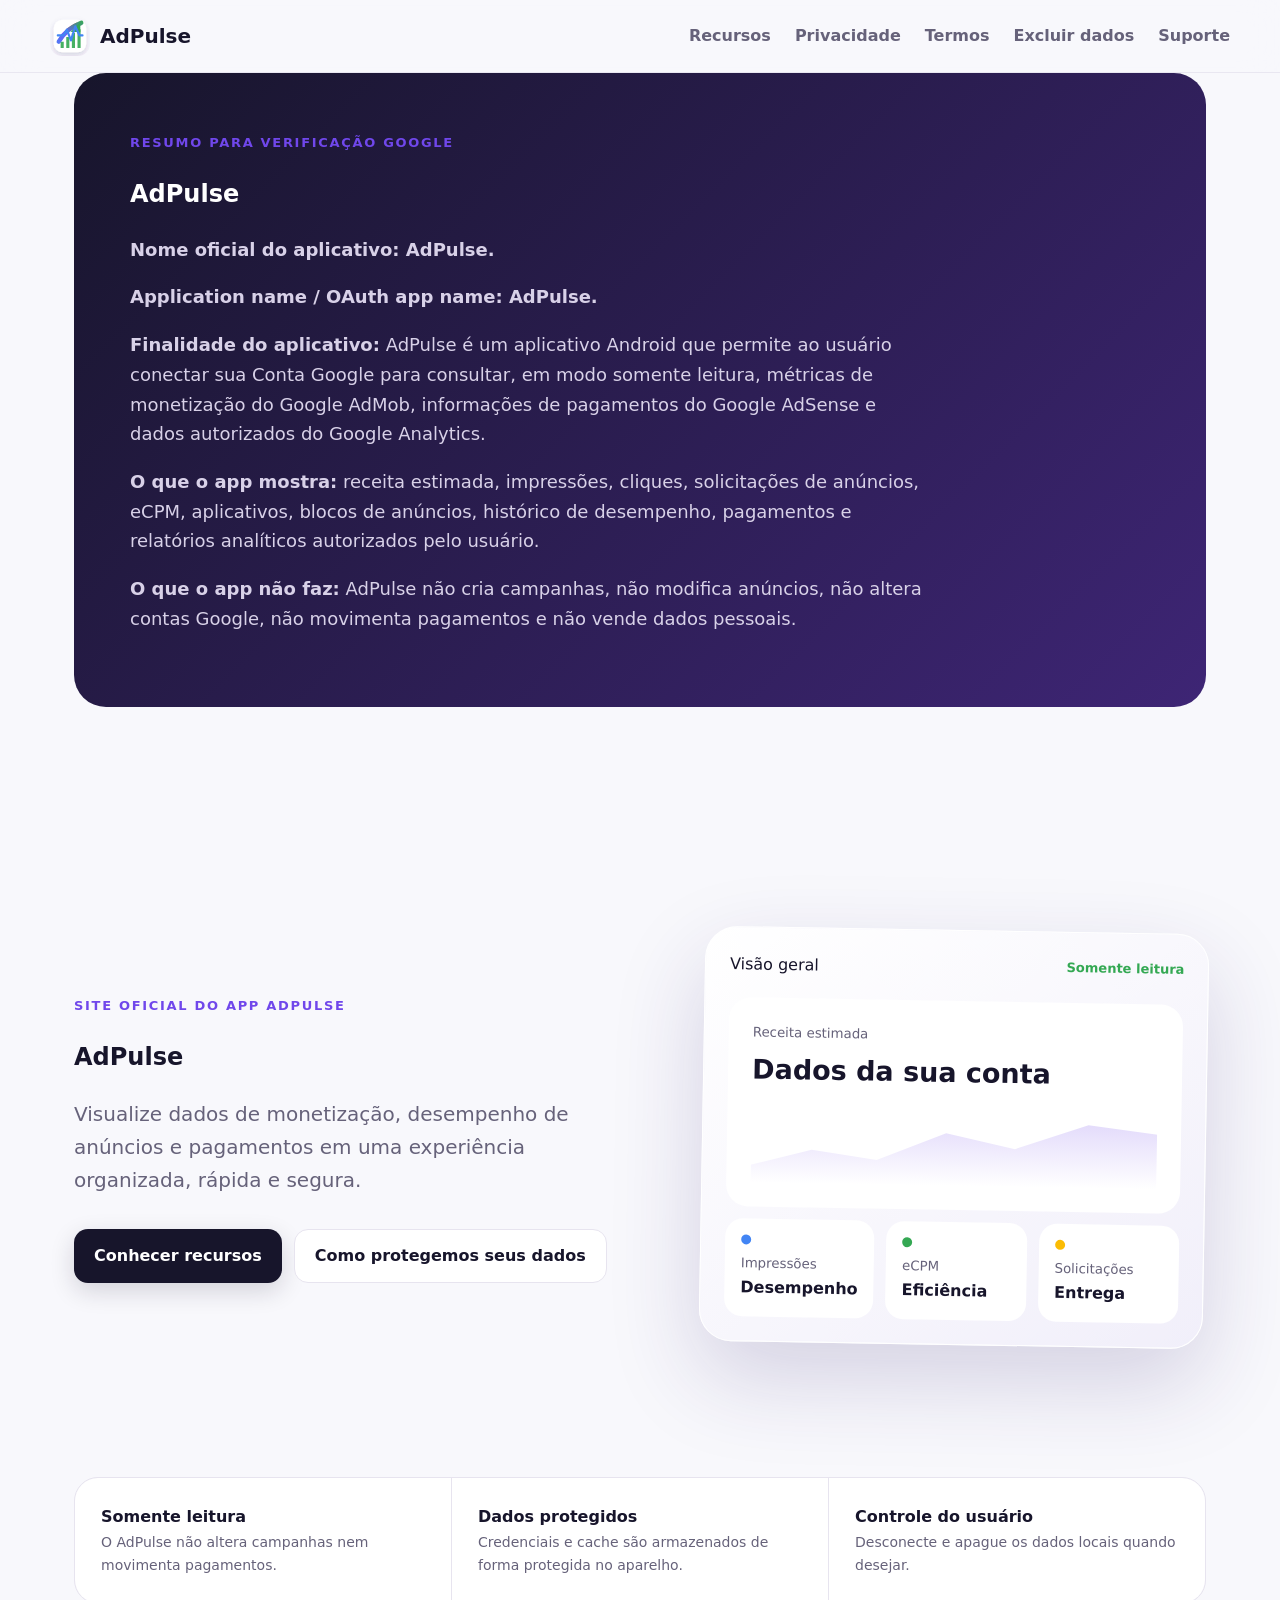
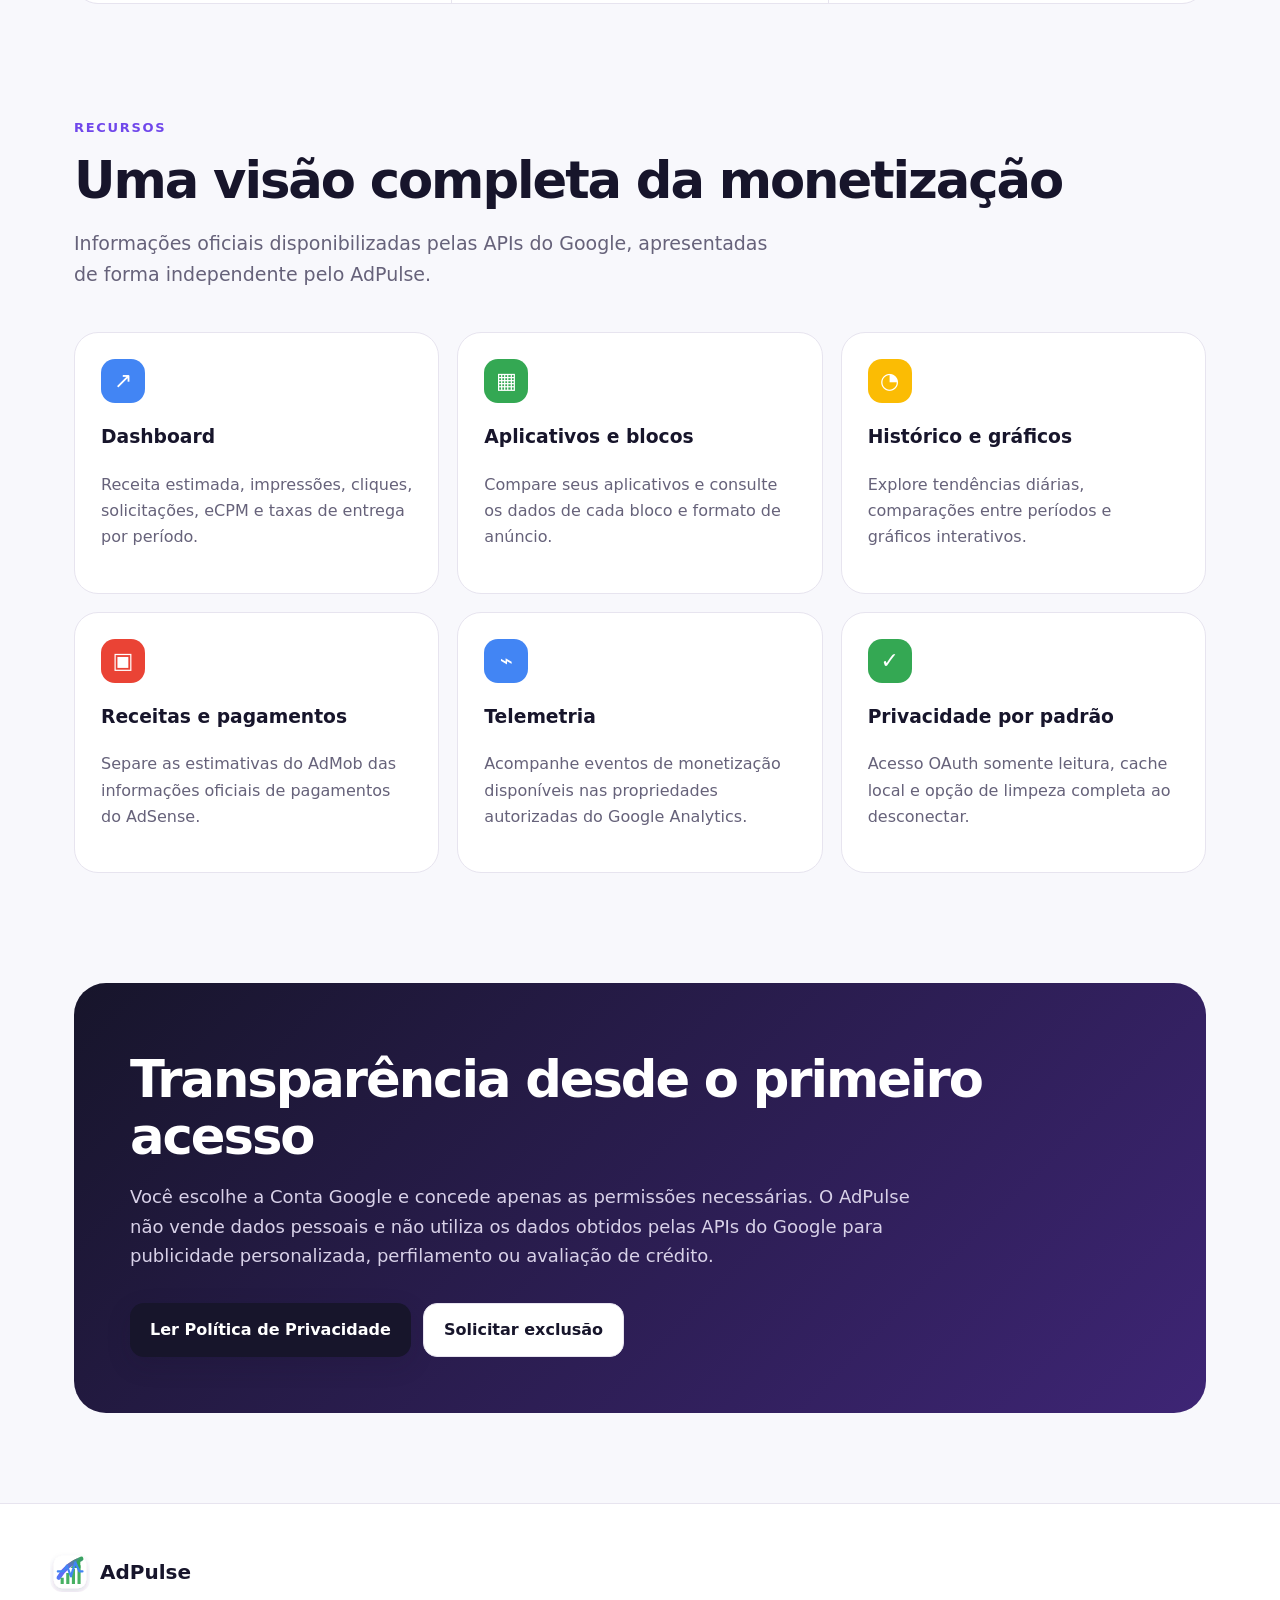
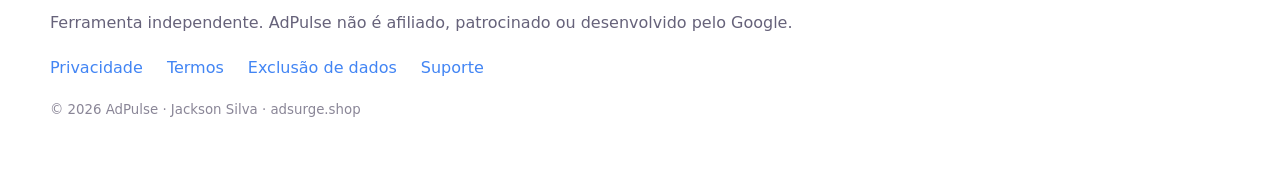
==== commit c99a3317: "Make homepage purpose explicit for Google review" ====
--- a/index.html
+++ b/index.html
@@ -29,7 +29,8 @@
 <body>
   <header class="nav"><a class="brand" href="/"><img src="assets/adpulse-logo.svg" alt="Logotipo do AdPulse"><span>AdPulse</span></a><nav><a href="#recursos">Recursos</a><a href="/privacy">Privacidade</a><a href="/terms">Termos</a><a href="/deletion">Excluir dados</a><a href="/support">Suporte</a></nav></header>
   <main>
-    <section class="hero"><div><span class="eyebrow">SITE OFICIAL DO APP ADPULSE</span><h1>AdPulse</h1><p><strong>Nome oficial do aplicativo: AdPulse.</strong></p><p><strong>Application name / OAuth app name: AdPulse.</strong></p><p><strong>Domínio oficial desta página:</strong> adsurge.shop é o domínio usado pelo desenvolvedor Jackson Silva para hospedar o site oficial, a política de privacidade, os termos e o suporte do aplicativo AdPulse.</p><p><strong>Finalidade do app:</strong> o AdPulse é um aplicativo Android para editores e criadores que desejam acompanhar, em um painel organizado, métricas de monetização do Google AdMob, informações de pagamentos do Google AdSense e dados autorizados do Google Analytics.</p><p>O app usa login Google com permissões somente leitura para exibir relatórios como receita estimada, impressões, cliques, solicitações de anúncios, eCPM, aplicativos, blocos de anúncios e histórico de desempenho. O AdPulse não cria campanhas, não altera anúncios e não movimenta pagamentos.</p><div class="actions"><a class="button" href="#recursos">Conhecer recursos</a><a class="button ghost" href="/privacy">Como protegemos seus dados</a></div></div><div class="hero-card" aria-label="Resumo visual do AdPulse"><div class="card-title"><span>Visão geral</span><b>Somente leitura</b></div><div class="metric main"><small>Receita estimada</small><strong>Dados da sua conta</strong><span class="chart"></span></div><div class="metrics"><div><i class="blue"></i><small>Impressões</small><b>Desempenho</b></div><div><i class="green"></i><small>eCPM</small><b>Eficiência</b></div><div><i class="yellow"></i><small>Solicitações</small><b>Entrega</b></div></div></div></section>
+    <section class="section statement" id="verification-summary"><span class="eyebrow">RESUMO PARA VERIFICAÇÃO GOOGLE</span><h1>AdPulse</h1><p><strong>Nome oficial do aplicativo: AdPulse.</strong></p><p><strong>Application name / OAuth app name: AdPulse.</strong></p><p><strong>Finalidade do aplicativo:</strong> AdPulse é um aplicativo Android que permite ao usuário conectar sua Conta Google para consultar, em modo somente leitura, métricas de monetização do Google AdMob, informações de pagamentos do Google AdSense e dados autorizados do Google Analytics.</p><p><strong>O que o app mostra:</strong> receita estimada, impressões, cliques, solicitações de anúncios, eCPM, aplicativos, blocos de anúncios, histórico de desempenho, pagamentos e relatórios analíticos autorizados pelo usuário.</p><p><strong>O que o app não faz:</strong> AdPulse não cria campanhas, não modifica anúncios, não altera contas Google, não movimenta pagamentos e não vende dados pessoais.</p></section>
+    <section class="hero"><div><span class="eyebrow">SITE OFICIAL DO APP ADPULSE</span><h2>AdPulse</h2><p>Visualize dados de monetização, desempenho de anúncios e pagamentos em uma experiência organizada, rápida e segura.</p><div class="actions"><a class="button" href="#recursos">Conhecer recursos</a><a class="button ghost" href="/privacy">Como protegemos seus dados</a></div></div><div class="hero-card" aria-label="Resumo visual do AdPulse"><div class="card-title"><span>Visão geral</span><b>Somente leitura</b></div><div class="metric main"><small>Receita estimada</small><strong>Dados da sua conta</strong><span class="chart"></span></div><div class="metrics"><div><i class="blue"></i><small>Impressões</small><b>Desempenho</b></div><div><i class="green"></i><small>eCPM</small><b>Eficiência</b></div><div><i class="yellow"></i><small>Solicitações</small><b>Entrega</b></div></div></div></section>
     <section class="trust"><div><b>Somente leitura</b><span>O AdPulse não altera campanhas nem movimenta pagamentos.</span></div><div><b>Dados protegidos</b><span>Credenciais e cache são armazenados de forma protegida no aparelho.</span></div><div><b>Controle do usuário</b><span>Desconecte e apague os dados locais quando desejar.</span></div></section>
     <section id="recursos" class="section"><span class="eyebrow">RECURSOS</span><h2>Uma visão completa da monetização</h2><p class="lead">Informações oficiais disponibilizadas pelas APIs do Google, apresentadas de forma independente pelo AdPulse.</p><div class="grid"><article><span class="icon blue">↗</span><h3>Dashboard</h3><p>Receita estimada, impressões, cliques, solicitações, eCPM e taxas de entrega por período.</p></article><article><span class="icon green">▦</span><h3>Aplicativos e blocos</h3><p>Compare seus aplicativos e consulte os dados de cada bloco e formato de anúncio.</p></article><article><span class="icon yellow">◔</span><h3>Histórico e gráficos</h3><p>Explore tendências diárias, comparações entre períodos e gráficos interativos.</p></article><article><span class="icon red">▣</span><h3>Receitas e pagamentos</h3><p>Separe as estimativas do AdMob das informações oficiais de pagamentos do AdSense.</p></article><article><span class="icon blue">⌁</span><h3>Telemetria</h3><p>Acompanhe eventos de monetização disponíveis nas propriedades autorizadas do Google Analytics.</p></article><article><span class="icon green">✓</span><h3>Privacidade por padrão</h3><p>Acesso OAuth somente leitura, cache local e opção de limpeza completa ao desconectar.</p></article></div></section>
     <section class="section statement"><h2>Transparência desde o primeiro acesso</h2><p>Você escolhe a Conta Google e concede apenas as permissões necessárias. O AdPulse não vende dados pessoais e não utiliza os dados obtidos pelas APIs do Google para publicidade personalizada, perfilamento ou avaliação de crédito.</p><div class="actions"><a class="button" href="/privacy">Ler Política de Privacidade</a><a class="button ghost" href="/deletion">Solicitar exclusão</a></div></section>
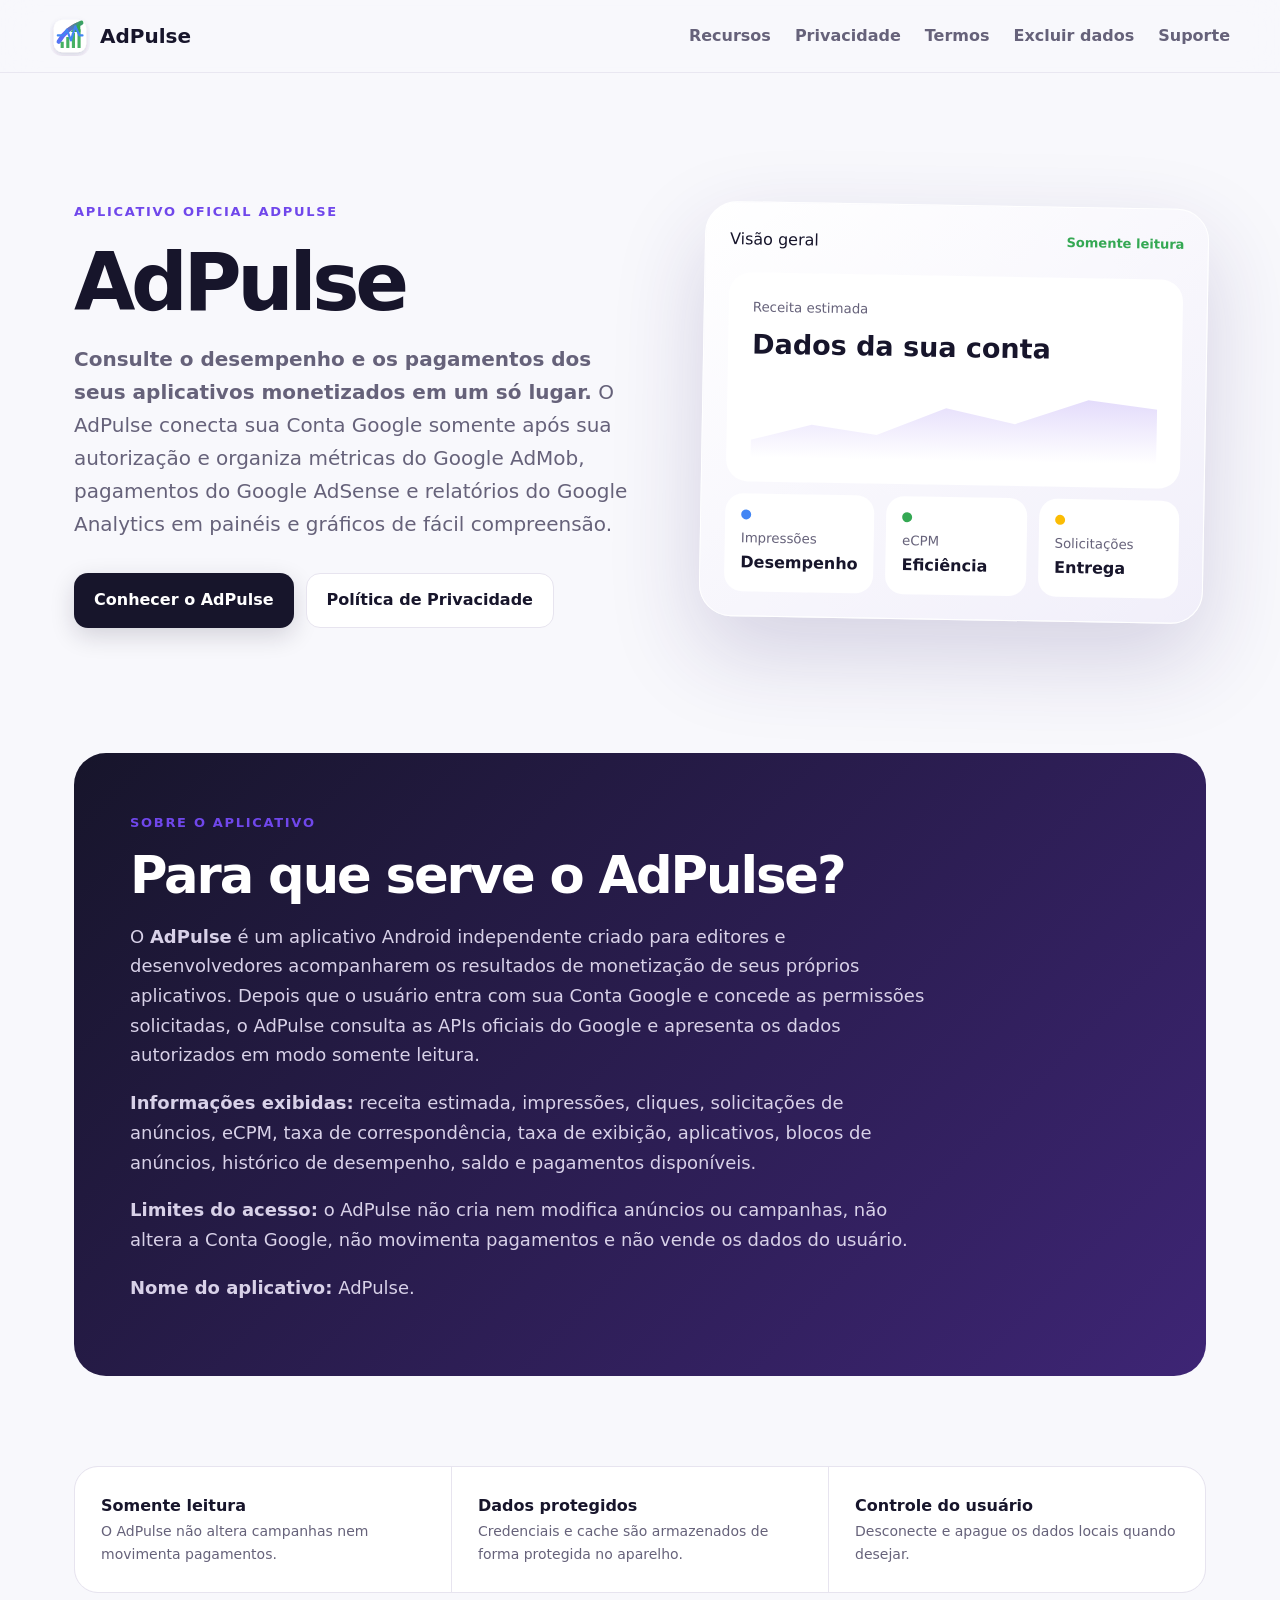
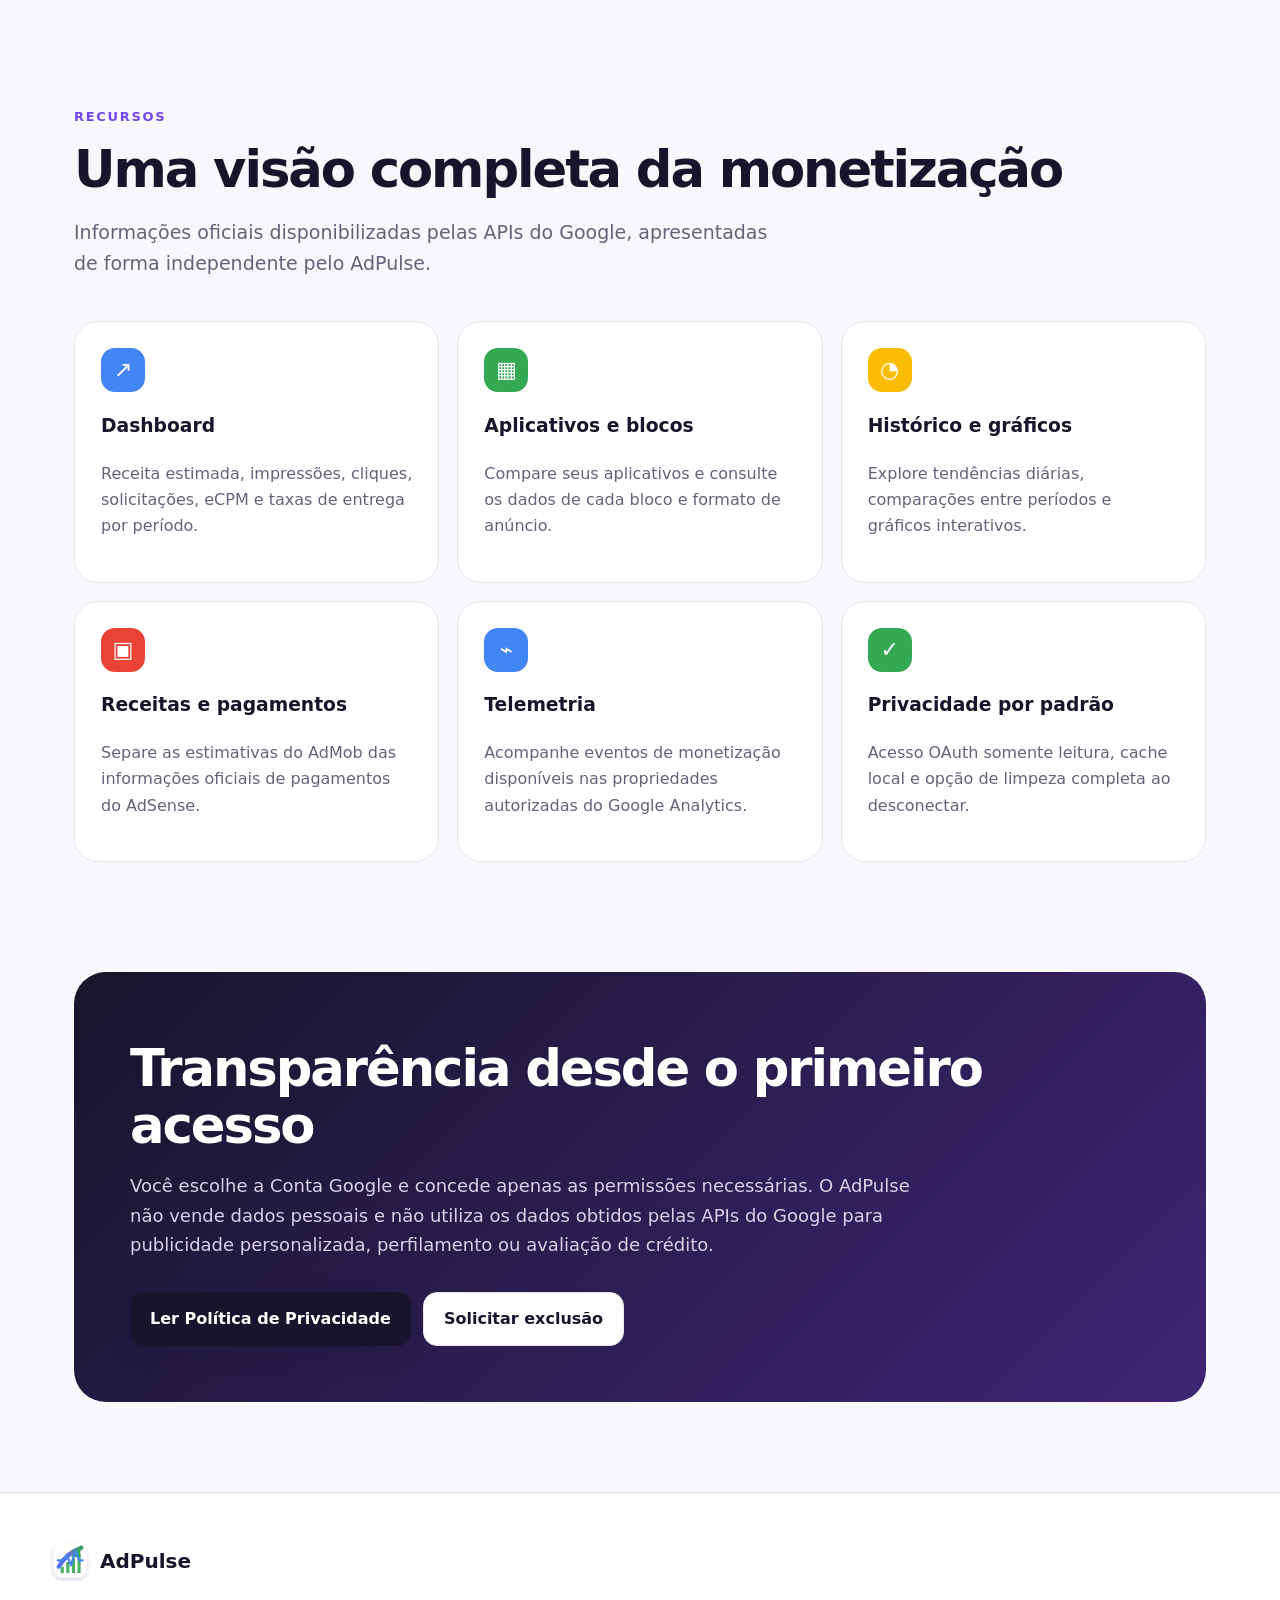
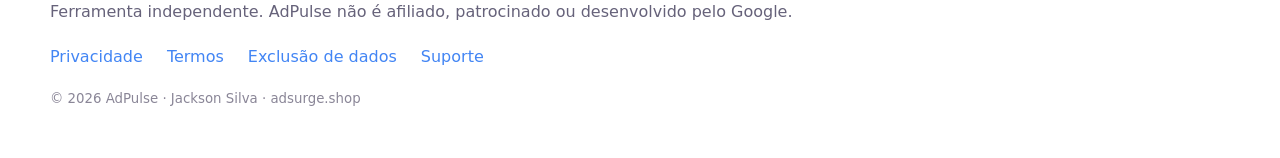
==== commit 1d492236: "Clarify AdPulse identity and OAuth purpose" ====
--- a/index.html
+++ b/index.html
@@ -3,11 +3,11 @@
 <head>
   <meta charset="utf-8">
   <meta name="viewport" content="width=device-width,initial-scale=1">
-  <meta name="description" content="AdPulse é um aplicativo Android que ajuda editores a visualizar métricas de monetização do Google AdMob, pagamentos do Google AdSense e dados autorizados do Google Analytics.">
+  <meta name="description" content="AdPulse é um aplicativo Android de análise que conecta sua Conta Google, com sua autorização, para exibir métricas do AdMob, pagamentos do AdSense e relatórios do Google Analytics em modo somente leitura.">
   <title>AdPulse</title>
   <link rel="canonical" href="https://adsurge.shop/">
   <meta property="og:title" content="AdPulse">
-  <meta property="og:description" content="AdPulse é um aplicativo Android para acompanhar métricas de monetização do Google AdMob, pagamentos do Google AdSense e dados autorizados do Google Analytics.">
+  <meta property="og:description" content="Aplicativo Android para consultar métricas do AdMob, pagamentos do AdSense e relatórios autorizados do Google Analytics em modo somente leitura.">
   <meta property="og:url" content="https://adsurge.shop/">
   <meta name="application-name" content="AdPulse">
   <meta name="google-site-verification" content="QamhSQSAfyRKf3Tyz-07zB9TlMSr5bpE1ot6OLO-Ydc">
@@ -22,15 +22,19 @@
     "applicationCategory": "BusinessApplication",
     "operatingSystem": "Android",
     "url": "https://adsurge.shop/",
-    "description": "AdPulse é um aplicativo Android que ajuda editores a visualizar métricas de monetização do Google AdMob, pagamentos do Google AdSense e dados autorizados do Google Analytics."
+    "description": "AdPulse é um aplicativo Android de análise que conecta a Conta Google do usuário, mediante autorização OAuth, para exibir métricas do AdMob, pagamentos do AdSense e relatórios do Google Analytics em modo somente leitura.",
+    "publisher": {
+      "@type": "Person",
+      "name": "Jackson Silva"
+    }
   }
   </script>
 </head>
 <body>
   <header class="nav"><a class="brand" href="/"><img src="assets/adpulse-logo.svg" alt="Logotipo do AdPulse"><span>AdPulse</span></a><nav><a href="#recursos">Recursos</a><a href="/privacy">Privacidade</a><a href="/terms">Termos</a><a href="/deletion">Excluir dados</a><a href="/support">Suporte</a></nav></header>
   <main>
-    <section class="section statement" id="verification-summary"><span class="eyebrow">RESUMO PARA VERIFICAÇÃO GOOGLE</span><h1>AdPulse</h1><p><strong>Nome oficial do aplicativo: AdPulse.</strong></p><p><strong>Application name / OAuth app name: AdPulse.</strong></p><p><strong>Finalidade do aplicativo:</strong> AdPulse é um aplicativo Android que permite ao usuário conectar sua Conta Google para consultar, em modo somente leitura, métricas de monetização do Google AdMob, informações de pagamentos do Google AdSense e dados autorizados do Google Analytics.</p><p><strong>O que o app mostra:</strong> receita estimada, impressões, cliques, solicitações de anúncios, eCPM, aplicativos, blocos de anúncios, histórico de desempenho, pagamentos e relatórios analíticos autorizados pelo usuário.</p><p><strong>O que o app não faz:</strong> AdPulse não cria campanhas, não modifica anúncios, não altera contas Google, não movimenta pagamentos e não vende dados pessoais.</p></section>
-    <section class="hero"><div><span class="eyebrow">SITE OFICIAL DO APP ADPULSE</span><h2>AdPulse</h2><p>Visualize dados de monetização, desempenho de anúncios e pagamentos em uma experiência organizada, rápida e segura.</p><div class="actions"><a class="button" href="#recursos">Conhecer recursos</a><a class="button ghost" href="/privacy">Como protegemos seus dados</a></div></div><div class="hero-card" aria-label="Resumo visual do AdPulse"><div class="card-title"><span>Visão geral</span><b>Somente leitura</b></div><div class="metric main"><small>Receita estimada</small><strong>Dados da sua conta</strong><span class="chart"></span></div><div class="metrics"><div><i class="blue"></i><small>Impressões</small><b>Desempenho</b></div><div><i class="green"></i><small>eCPM</small><b>Eficiência</b></div><div><i class="yellow"></i><small>Solicitações</small><b>Entrega</b></div></div></div></section>
+    <section class="hero"><div><span class="eyebrow">APLICATIVO OFICIAL ADPULSE</span><h1>AdPulse</h1><p><strong>Consulte o desempenho e os pagamentos dos seus aplicativos monetizados em um só lugar.</strong> O AdPulse conecta sua Conta Google somente após sua autorização e organiza métricas do Google AdMob, pagamentos do Google AdSense e relatórios do Google Analytics em painéis e gráficos de fácil compreensão.</p><div class="actions"><a class="button" href="#recursos">Conhecer o AdPulse</a><a class="button ghost" href="/privacy">Política de Privacidade</a></div></div><div class="hero-card" aria-label="Resumo visual do aplicativo AdPulse"><div class="card-title"><span>Visão geral</span><b>Somente leitura</b></div><div class="metric main"><small>Receita estimada</small><strong>Dados da sua conta</strong><span class="chart"></span></div><div class="metrics"><div><i class="blue"></i><small>Impressões</small><b>Desempenho</b></div><div><i class="green"></i><small>eCPM</small><b>Eficiência</b></div><div><i class="yellow"></i><small>Solicitações</small><b>Entrega</b></div></div></div></section>
+    <section class="section statement" id="sobre"><span class="eyebrow">SOBRE O APLICATIVO</span><h2>Para que serve o AdPulse?</h2><p>O <strong>AdPulse</strong> é um aplicativo Android independente criado para editores e desenvolvedores acompanharem os resultados de monetização de seus próprios aplicativos. Depois que o usuário entra com sua Conta Google e concede as permissões solicitadas, o AdPulse consulta as APIs oficiais do Google e apresenta os dados autorizados em modo somente leitura.</p><p><strong>Informações exibidas:</strong> receita estimada, impressões, cliques, solicitações de anúncios, eCPM, taxa de correspondência, taxa de exibição, aplicativos, blocos de anúncios, histórico de desempenho, saldo e pagamentos disponíveis.</p><p><strong>Limites do acesso:</strong> o AdPulse não cria nem modifica anúncios ou campanhas, não altera a Conta Google, não movimenta pagamentos e não vende os dados do usuário.</p><p><strong>Nome do aplicativo:</strong> AdPulse.</p></section>
     <section class="trust"><div><b>Somente leitura</b><span>O AdPulse não altera campanhas nem movimenta pagamentos.</span></div><div><b>Dados protegidos</b><span>Credenciais e cache são armazenados de forma protegida no aparelho.</span></div><div><b>Controle do usuário</b><span>Desconecte e apague os dados locais quando desejar.</span></div></section>
     <section id="recursos" class="section"><span class="eyebrow">RECURSOS</span><h2>Uma visão completa da monetização</h2><p class="lead">Informações oficiais disponibilizadas pelas APIs do Google, apresentadas de forma independente pelo AdPulse.</p><div class="grid"><article><span class="icon blue">↗</span><h3>Dashboard</h3><p>Receita estimada, impressões, cliques, solicitações, eCPM e taxas de entrega por período.</p></article><article><span class="icon green">▦</span><h3>Aplicativos e blocos</h3><p>Compare seus aplicativos e consulte os dados de cada bloco e formato de anúncio.</p></article><article><span class="icon yellow">◔</span><h3>Histórico e gráficos</h3><p>Explore tendências diárias, comparações entre períodos e gráficos interativos.</p></article><article><span class="icon red">▣</span><h3>Receitas e pagamentos</h3><p>Separe as estimativas do AdMob das informações oficiais de pagamentos do AdSense.</p></article><article><span class="icon blue">⌁</span><h3>Telemetria</h3><p>Acompanhe eventos de monetização disponíveis nas propriedades autorizadas do Google Analytics.</p></article><article><span class="icon green">✓</span><h3>Privacidade por padrão</h3><p>Acesso OAuth somente leitura, cache local e opção de limpeza completa ao desconectar.</p></article></div></section>
     <section class="section statement"><h2>Transparência desde o primeiro acesso</h2><p>Você escolhe a Conta Google e concede apenas as permissões necessárias. O AdPulse não vende dados pessoais e não utiliza os dados obtidos pelas APIs do Google para publicidade personalizada, perfilamento ou avaliação de crédito.</p><div class="actions"><a class="button" href="/privacy">Ler Política de Privacidade</a><a class="button ghost" href="/deletion">Solicitar exclusão</a></div></section>
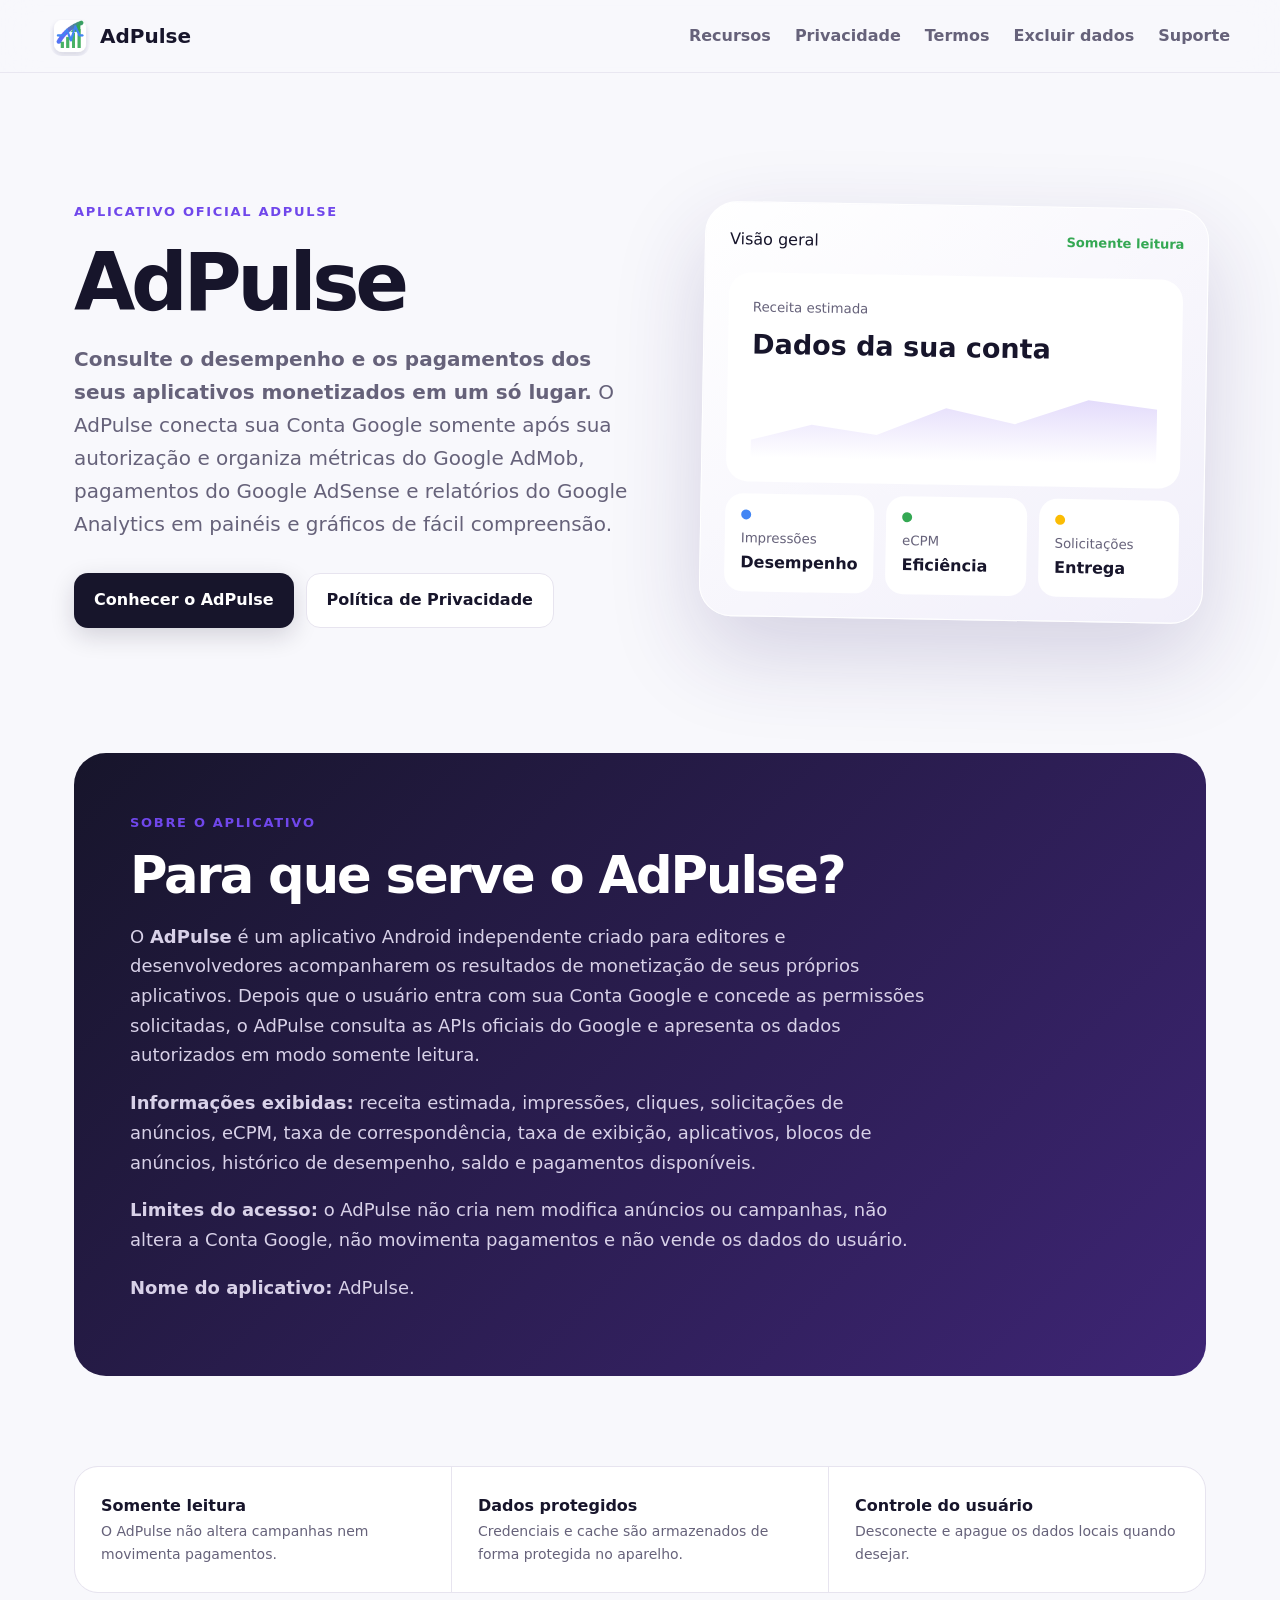
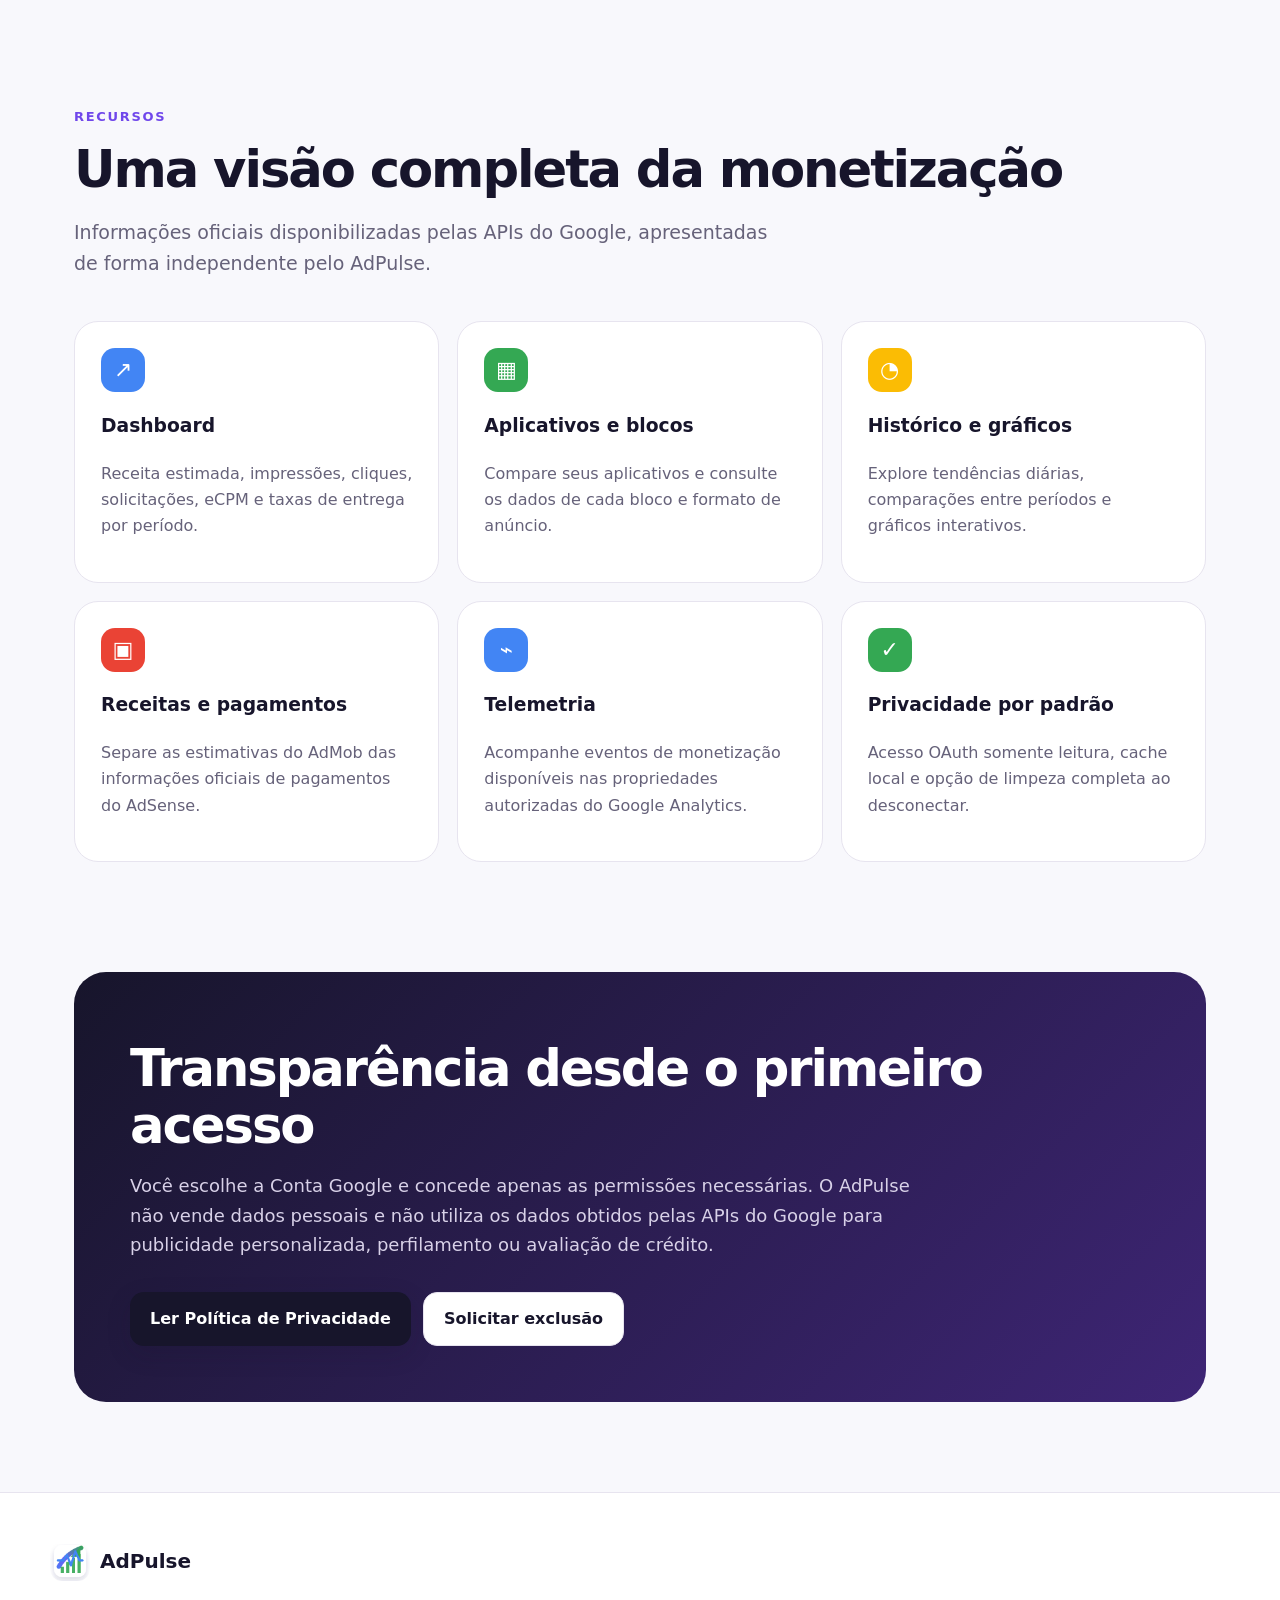
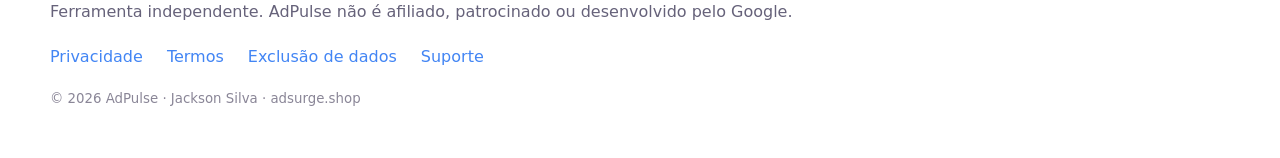
==== commit 04424b54: "Match OAuth and website branding assets" ====
--- a/index.html
+++ b/index.html
@@ -12,7 +12,7 @@
   <meta name="application-name" content="AdPulse">
   <meta name="google-site-verification" content="QamhSQSAfyRKf3Tyz-07zB9TlMSr5bpE1ot6OLO-Ydc">
   <meta property="og:site_name" content="AdPulse">
-  <link rel="icon" href="assets/adpulse-logo.svg">
+  <link rel="icon" type="image/png" href="assets/adpulse-oauth-logo.png">
   <link rel="stylesheet" href="assets/site.css">
   <script type="application/ld+json">
   {
@@ -31,7 +31,7 @@
   </script>
 </head>
 <body>
-  <header class="nav"><a class="brand" href="/"><img src="assets/adpulse-logo.svg" alt="Logotipo do AdPulse"><span>AdPulse</span></a><nav><a href="#recursos">Recursos</a><a href="/privacy">Privacidade</a><a href="/terms">Termos</a><a href="/deletion">Excluir dados</a><a href="/support">Suporte</a></nav></header>
+  <header class="nav"><a class="brand" href="/"><img src="assets/adpulse-oauth-logo.png" alt="Logotipo oficial do aplicativo AdPulse"><span>AdPulse</span></a><nav><a href="#recursos">Recursos</a><a href="/privacy">Privacidade</a><a href="/terms">Termos</a><a href="/deletion">Excluir dados</a><a href="/support">Suporte</a></nav></header>
   <main>
     <section class="hero"><div><span class="eyebrow">APLICATIVO OFICIAL ADPULSE</span><h1>AdPulse</h1><p><strong>Consulte o desempenho e os pagamentos dos seus aplicativos monetizados em um só lugar.</strong> O AdPulse conecta sua Conta Google somente após sua autorização e organiza métricas do Google AdMob, pagamentos do Google AdSense e relatórios do Google Analytics em painéis e gráficos de fácil compreensão.</p><div class="actions"><a class="button" href="#recursos">Conhecer o AdPulse</a><a class="button ghost" href="/privacy">Política de Privacidade</a></div></div><div class="hero-card" aria-label="Resumo visual do aplicativo AdPulse"><div class="card-title"><span>Visão geral</span><b>Somente leitura</b></div><div class="metric main"><small>Receita estimada</small><strong>Dados da sua conta</strong><span class="chart"></span></div><div class="metrics"><div><i class="blue"></i><small>Impressões</small><b>Desempenho</b></div><div><i class="green"></i><small>eCPM</small><b>Eficiência</b></div><div><i class="yellow"></i><small>Solicitações</small><b>Entrega</b></div></div></div></section>
     <section class="section statement" id="sobre"><span class="eyebrow">SOBRE O APLICATIVO</span><h2>Para que serve o AdPulse?</h2><p>O <strong>AdPulse</strong> é um aplicativo Android independente criado para editores e desenvolvedores acompanharem os resultados de monetização de seus próprios aplicativos. Depois que o usuário entra com sua Conta Google e concede as permissões solicitadas, o AdPulse consulta as APIs oficiais do Google e apresenta os dados autorizados em modo somente leitura.</p><p><strong>Informações exibidas:</strong> receita estimada, impressões, cliques, solicitações de anúncios, eCPM, taxa de correspondência, taxa de exibição, aplicativos, blocos de anúncios, histórico de desempenho, saldo e pagamentos disponíveis.</p><p><strong>Limites do acesso:</strong> o AdPulse não cria nem modifica anúncios ou campanhas, não altera a Conta Google, não movimenta pagamentos e não vende os dados do usuário.</p><p><strong>Nome do aplicativo:</strong> AdPulse.</p></section>
@@ -39,7 +39,7 @@
     <section id="recursos" class="section"><span class="eyebrow">RECURSOS</span><h2>Uma visão completa da monetização</h2><p class="lead">Informações oficiais disponibilizadas pelas APIs do Google, apresentadas de forma independente pelo AdPulse.</p><div class="grid"><article><span class="icon blue">↗</span><h3>Dashboard</h3><p>Receita estimada, impressões, cliques, solicitações, eCPM e taxas de entrega por período.</p></article><article><span class="icon green">▦</span><h3>Aplicativos e blocos</h3><p>Compare seus aplicativos e consulte os dados de cada bloco e formato de anúncio.</p></article><article><span class="icon yellow">◔</span><h3>Histórico e gráficos</h3><p>Explore tendências diárias, comparações entre períodos e gráficos interativos.</p></article><article><span class="icon red">▣</span><h3>Receitas e pagamentos</h3><p>Separe as estimativas do AdMob das informações oficiais de pagamentos do AdSense.</p></article><article><span class="icon blue">⌁</span><h3>Telemetria</h3><p>Acompanhe eventos de monetização disponíveis nas propriedades autorizadas do Google Analytics.</p></article><article><span class="icon green">✓</span><h3>Privacidade por padrão</h3><p>Acesso OAuth somente leitura, cache local e opção de limpeza completa ao desconectar.</p></article></div></section>
     <section class="section statement"><h2>Transparência desde o primeiro acesso</h2><p>Você escolhe a Conta Google e concede apenas as permissões necessárias. O AdPulse não vende dados pessoais e não utiliza os dados obtidos pelas APIs do Google para publicidade personalizada, perfilamento ou avaliação de crédito.</p><div class="actions"><a class="button" href="/privacy">Ler Política de Privacidade</a><a class="button ghost" href="/deletion">Solicitar exclusão</a></div></section>
   </main>
-  <footer><div class="brand"><img src="assets/adpulse-logo.svg" alt=""><span>AdPulse</span></div><p>Ferramenta independente. AdPulse não é afiliado, patrocinado ou desenvolvido pelo Google.</p><div><a href="/privacy">Privacidade</a><a href="/terms">Termos</a><a href="/deletion">Exclusão de dados</a><a href="/support">Suporte</a></div><small>© 2026 AdPulse · Jackson Silva · adsurge.shop</small></footer>
+  <footer><div class="brand"><img src="assets/adpulse-oauth-logo.png" alt="Logotipo oficial do aplicativo AdPulse"><span>AdPulse</span></div><p>Ferramenta independente. AdPulse não é afiliado, patrocinado ou desenvolvido pelo Google.</p><div><a href="/privacy">Privacidade</a><a href="/terms">Termos</a><a href="/deletion">Exclusão de dados</a><a href="/support">Suporte</a></div><small>© 2026 AdPulse · Jackson Silva · adsurge.shop</small></footer>
 </body>
 </html>
 
